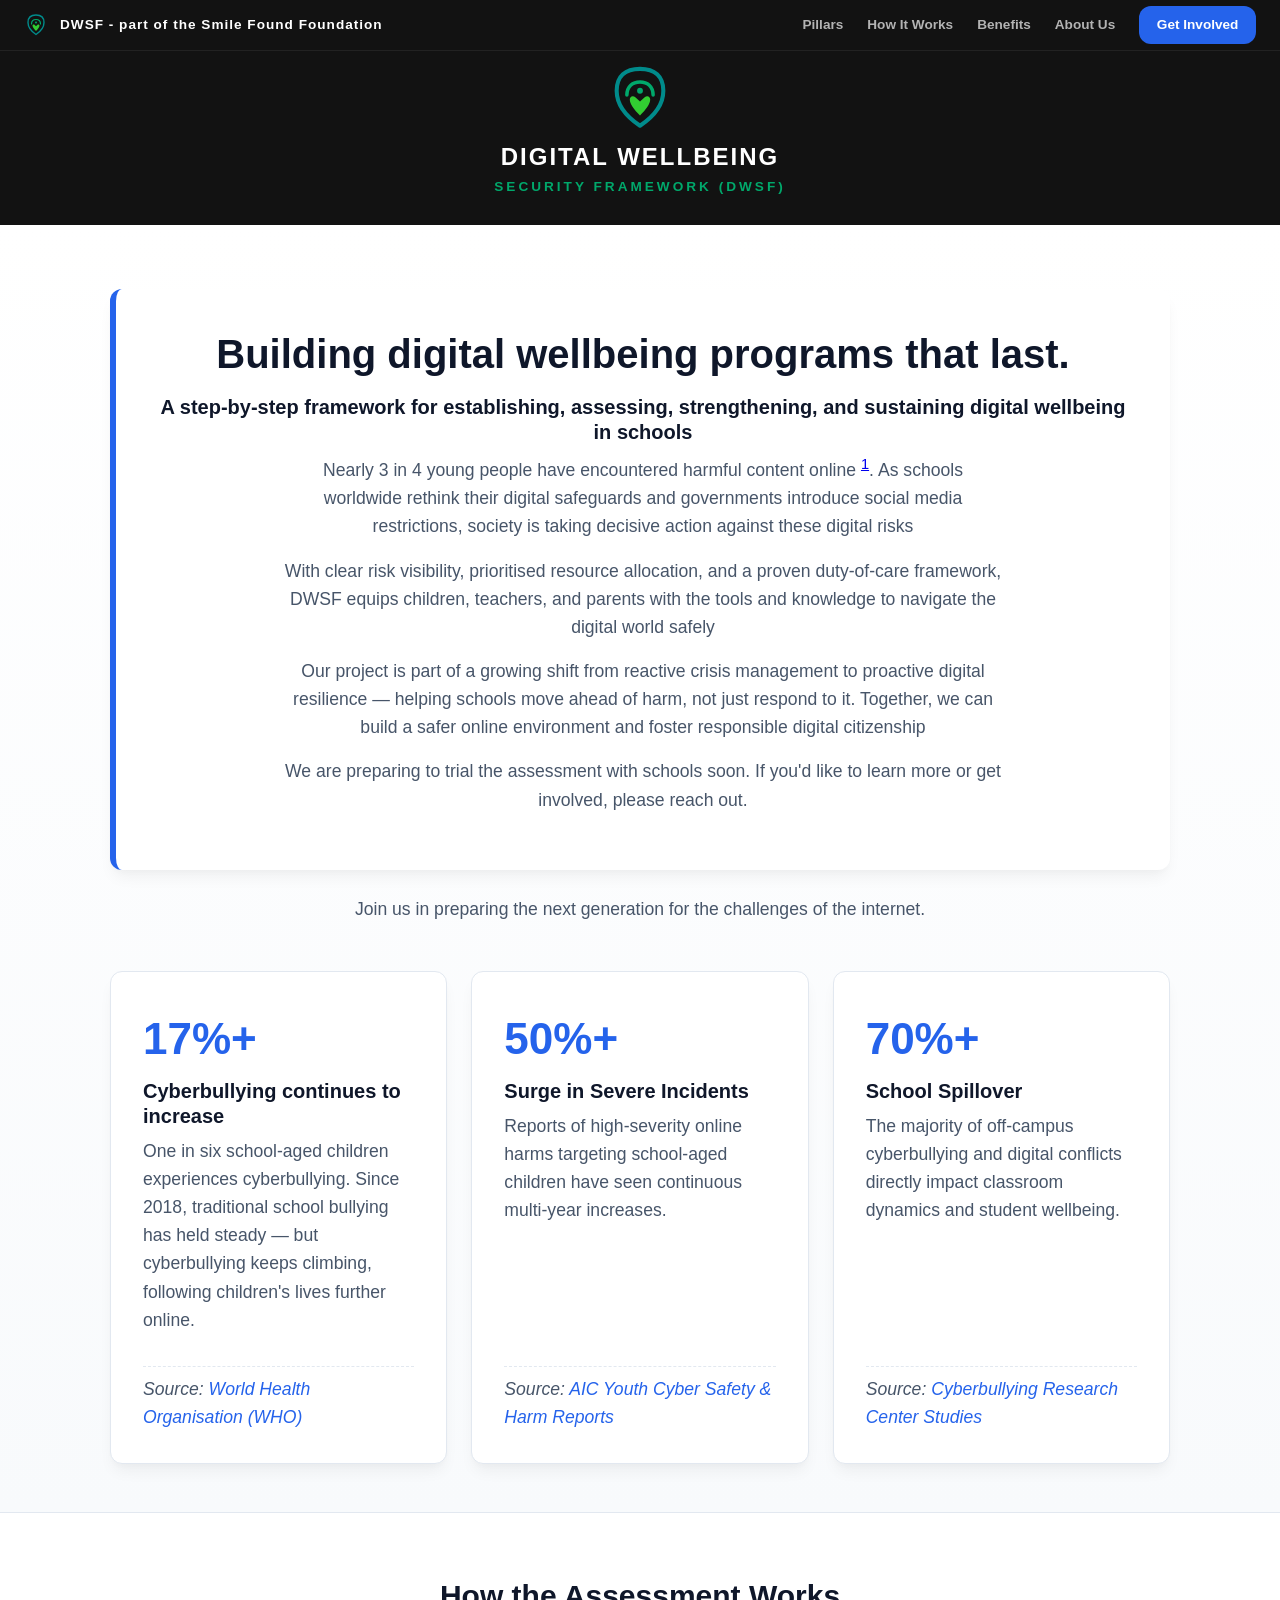
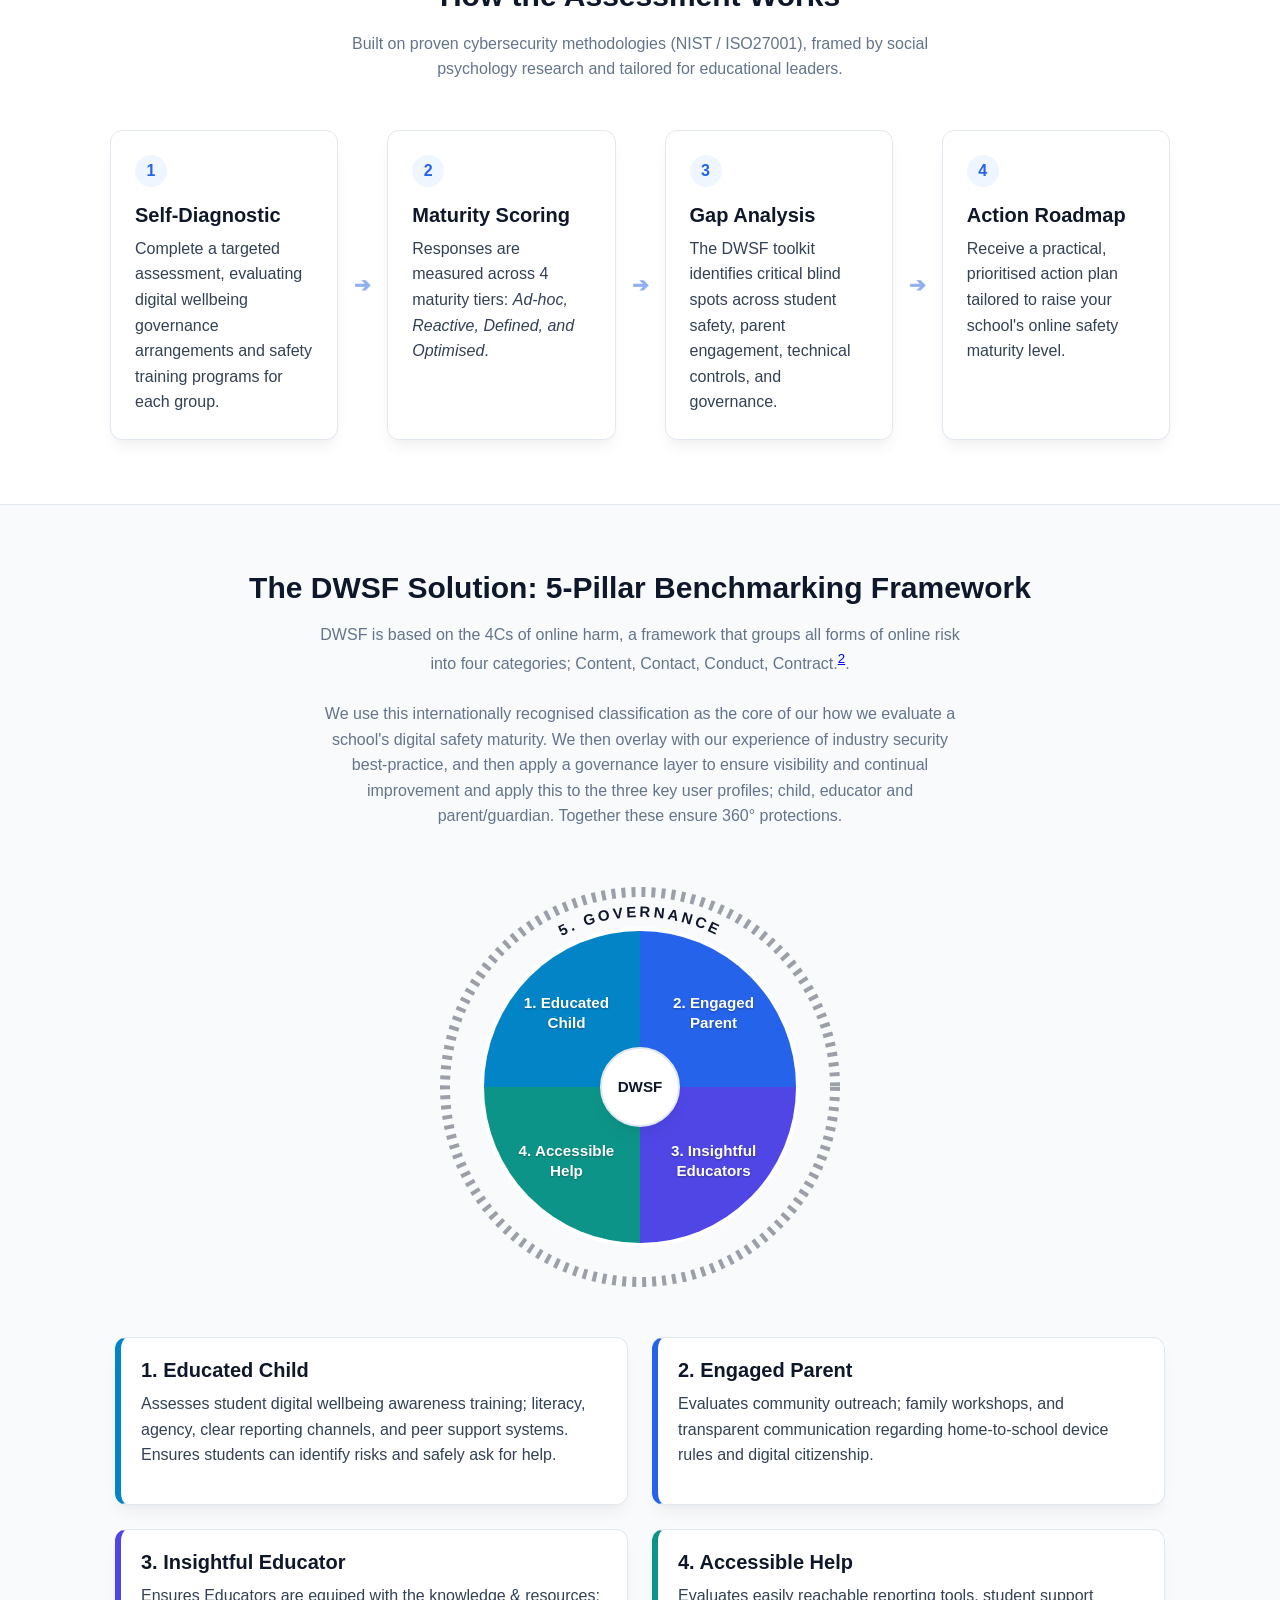
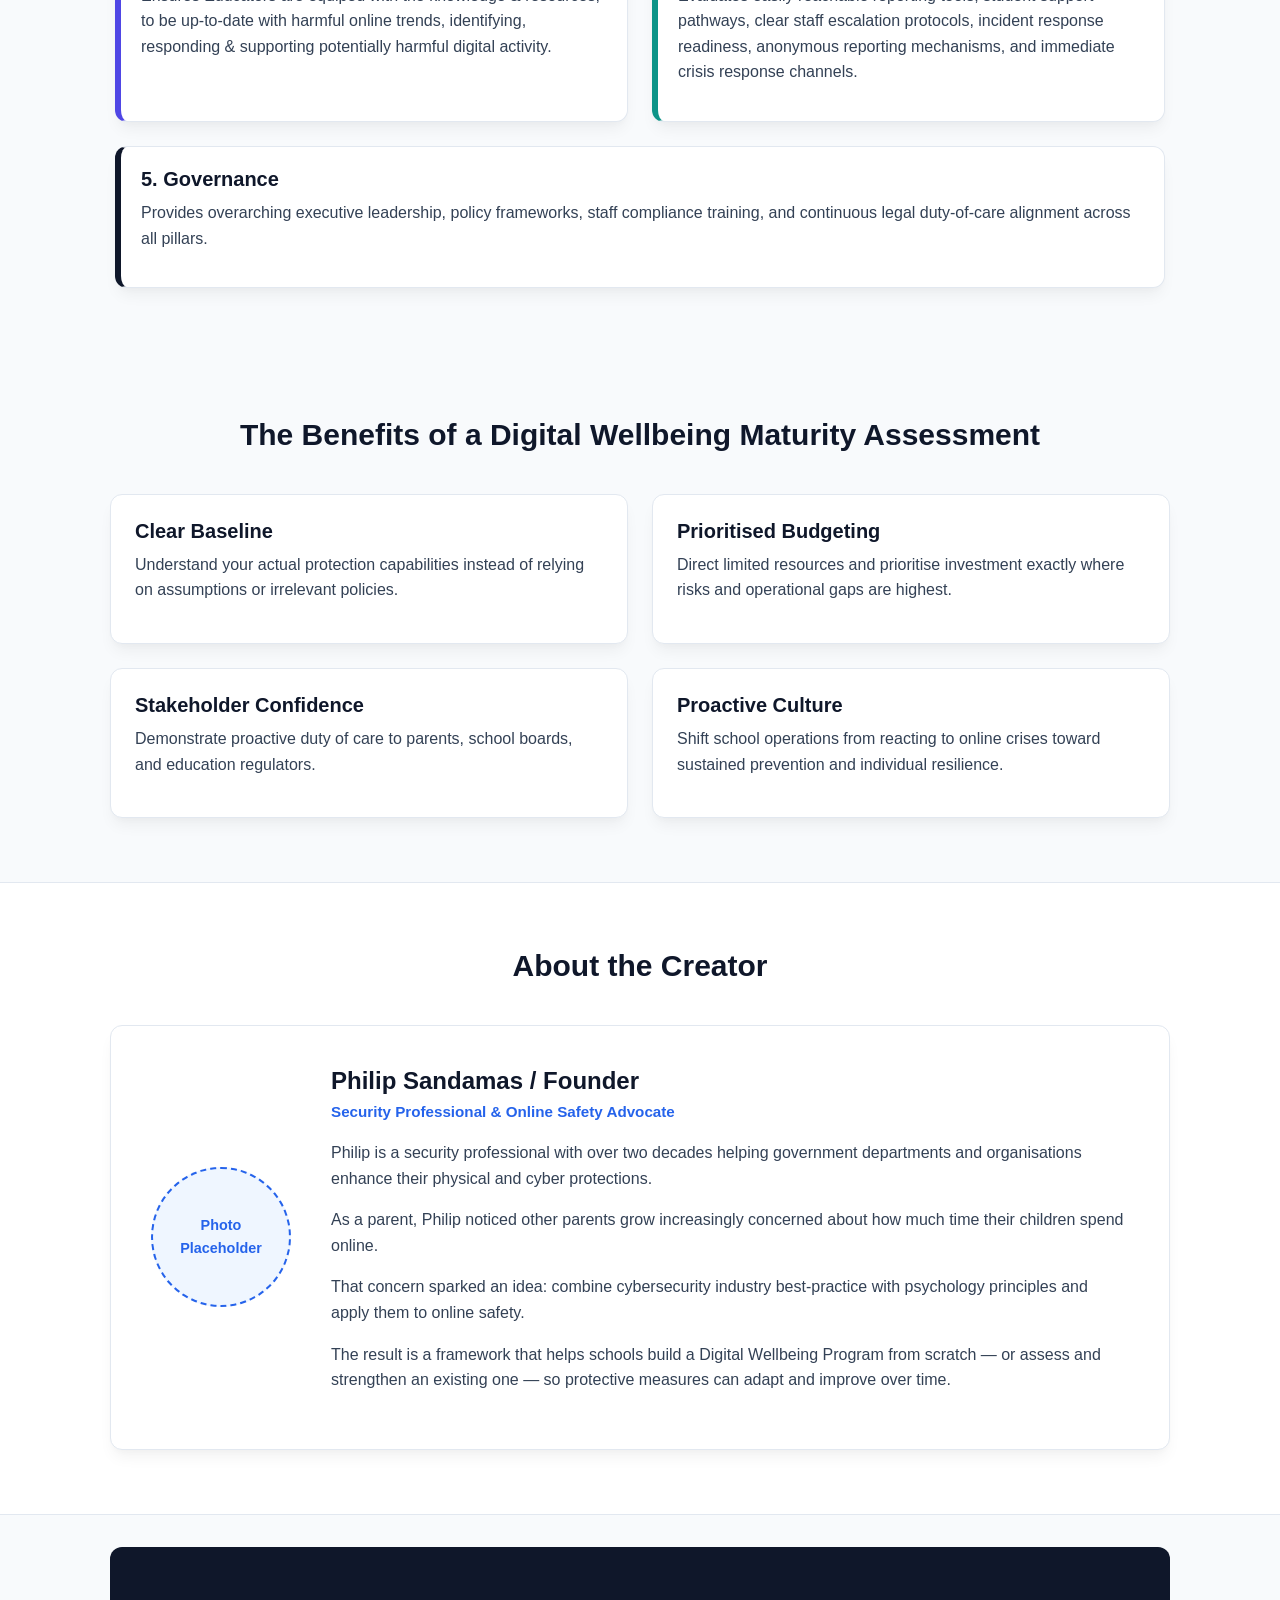
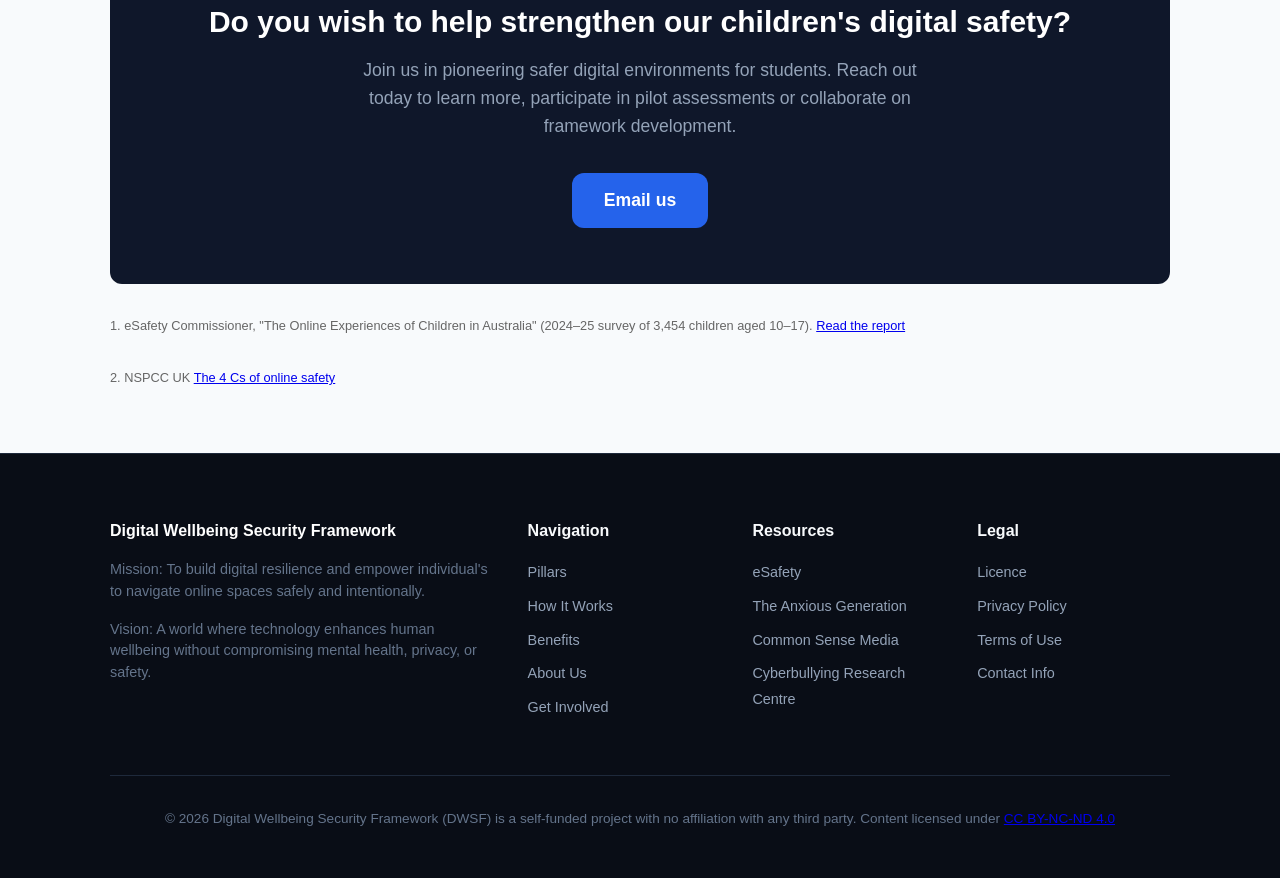
==== index.html @ 7aa835b3 "Refactor navigation script to external file Removed inline navigation toggle script and added extern" ====
<!DOCTYPE html>
<html lang="en">
<head>
<meta charset="UTF-8">
<meta name="viewport" content="width=device-width, initial-scale=1.0">
<title>Digital Wellbeing Security Framework (DWSF).</title>

  <link rel="stylesheet" href="style.css">

</head>
<body>

<!-- ============ HEADER ============ -->
<header class="site-header">
  <div class="header-logo">
    <svg class="logo-icon-header" viewBox="0 0 240 240" fill="none" xmlns="http://www.w3.org/2000/svg">
      <path d="M120 20 C170 20 200 45 200 95 C200 155 150 195 120 215 C90 195 40 155 40 95 C40 45 70 20 120 20 Z" stroke="#008B8B" stroke-width="14" fill="none" stroke-linejoin="round"/>
      <path d="M75 110 C75 80 95 65 120 65 C145 65 165 80 165 110" stroke="#00A86B" stroke-width="12" stroke-linecap="round" fill="none"/>
      <circle cx="120" cy="95" r="10" fill="#00A86B"/>
      <path d="M120 180 C100 160 85 140 85 125 C85 115 95 110 105 118 L120 132 L135 118 C145 110 155 115 155 125 C155 140 140 160 120 180 Z" fill="#32CD32"/>
    </svg>
    <span class="header-title">DWSF - part of the Smile Found Foundation</span>
  </div>
  <nav class="header-nav" id="headerNav">
    <a href="#pillars">Pillars</a>
    <a href="#how-it-works">How It Works</a>
    <a href="#benefits">Benefits</a>
    <a href="#about">About Us</a>
    <a href="#get-involved" class="btn">Get Involved</a>
  </nav>

  <button class="nav-toggle" id="navToggle" aria-label="Toggle navigation menu" aria-expanded="false">
    <span></span>
    <span></span>
    <span></span>
  </button>
</header>

<!-- ============ DARK HERO ============ -->
<section class="hero-section">
  <div class="hero-logo-wrapper">
    <svg class="logo-icon-hero" viewBox="0 0 240 240" fill="none" xmlns="http://www.w3.org/2000/svg">
      <path d="M120 20 C170 20 200 45 200 95 C200 155 150 195 120 215 C90 195 40 155 40 95 C40 45 70 20 120 20 Z" stroke="#008B8B" stroke-width="14" fill="none" stroke-linejoin="round"/>
      <path d="M75 110 C75 80 95 65 120 65 C145 65 165 80 165 110" stroke="#00A86B" stroke-width="12" stroke-linecap="round" fill="none"/>
      <circle cx="120" cy="95" r="10" fill="#00A86B"/>
      <path d="M120 180 C100 160 85 140 85 125 C85 115 95 110 105 118 L120 132 L135 118 C145 110 155 115 155 125 C155 140 140 160 120 180 Z" fill="#32CD32"/>
    </svg>
    <h1 class="hero-title">DIGITAL WELLBEING</h1>
    <p class="hero-subtitle">SECURITY FRAMEWORK (DWSF)</p>
  </div>
</section>

<!-- ============ CONTENT INTRO ============ -->
<section class="hero-content">
  <div class="container">

    <div class="hero-box">
    <h1>Building digital wellbeing programs that last.</h1>

    <h3>A step-by-step framework for establishing, assessing, strengthening, and sustaining digital wellbeing in schools</h3>

    <p>Nearly 3 in 4 young people have encountered harmful content online <sup><a href="#footnote-1" id="ref-1">1</a></sup>. As schools worldwide rethink their digital safeguards and governments introduce social media restrictions, society is taking decisive action against these digital risks</p>

    <p>With clear risk visibility, prioritised resource allocation, and a proven duty-of-care framework, DWSF equips children, teachers, and parents with the tools and knowledge to navigate the digital world safely</p>

    <p>Our project is part of a growing shift from reactive crisis management to proactive digital resilience — helping schools move ahead of harm, not just respond to it. Together, we can build a safer online environment and foster responsible digital citizenship</p>

    <p>We are preparing to trial the assessment with schools soon. If you'd like to learn more or get involved, please reach out.</p>
    </div>
    <br>
    <p>Join us in preparing the next generation for the challenges of the internet.</p>

    <div class="stat-grid">
      <div class="stat-card">
        <div>
          <div class="stat-number">17%+</div>
          <h3>Cyberbullying continues to increase</h3>
          <p>One in six school-aged children experiences cyberbullying. Since 2018, traditional school bullying has held steady — but cyberbullying keeps climbing, following children's lives further online.</p>
        </div>
        <p class="stat-source">
          Source: <a href="https://www.who.int/europe/news/item/27-03-2024-one-in-six-school-aged-children-experiences-cyberbullying--finds-new-who-europe-study" target="_blank" rel="noopener noreferrer">World Health Organisation (WHO)</a>
        </p>
      </div>

      <div class="stat-card">
        <div>
          <div class="stat-number">50%+</div>
          <h3>Surge in Severe Incidents</h3>
          <p>Reports of high-severity online harms targeting school-aged children have seen continuous multi-year increases.</p>
        </div>
        <p class="stat-source">
          Source: <a href="https://www.aic.gov.au/publications/tandi/tandi638" target="_blank" rel="noopener noreferrer">AIC Youth Cyber Safety & Harm Reports</a>
        </p>
      </div>

      <div class="stat-card">
        <div>
          <div class="stat-number">70%+</div>
          <h3>School Spillover</h3>
          <p>The majority of off-campus cyberbullying and digital conflicts directly impact classroom dynamics and student wellbeing.</p>
        </div>
        <p class="stat-source">
          Source: <a href="https://cyberbullying.org/summary-of-our-cyberbullying-research" target="_blank" rel="noopener noreferrer">Cyberbullying Research Center Studies</a>
        </p>
      </div>
    </div>
  </div>
</section>

<!-- ============ HOW IT WORKS ============ -->
<section id="how-it-works" style="background: var(--card-bg); border-top: 1px solid var(--border); border-bottom: 1px solid var(--border);">
  <div class="container">
    <h2>How the Assessment Works</h2>
    <p class="text-center" style="max-width: 650px; margin: -1.5rem auto 3rem; color: var(--text-muted);">
      Built on proven cybersecurity methodologies (NIST / ISO27001), framed by social psychology research and tailored for educational leaders.
    </p>

    <div class="steps-wrapper">
      <div class="step-card">
        <div class="step-badge">1</div>
        <h3>Self-Diagnostic</h3>
        <p>Complete a targeted assessment, evaluating digital wellbeing governance arrangements and safety training programs for each group.</p>
      </div>

      <div class="step-arrow" aria-hidden="true">➔</div>

      <div class="step-card">
        <div class="step-badge">2</div>
        <h3>Maturity Scoring</h3>
        <p>Responses are measured across 4 maturity tiers: <em>Ad-hoc, Reactive, Defined, and Optimised</em>.</p>
      </div>

      <div class="step-arrow" aria-hidden="true">➔</div>

      <div class="step-card">
        <div class="step-badge">3</div>
        <h3>Gap Analysis</h3>
        <p>The DWSF toolkit identifies critical blind spots across student safety, parent engagement, technical controls, and governance.</p>
      </div>

      <div class="step-arrow" aria-hidden="true">➔</div>

      <div class="step-card">
        <div class="step-badge">4</div>
        <h3>Action Roadmap</h3>
        <p>Receive a practical, prioritised action plan tailored to raise your school's online safety maturity level.</p>
      </div>
    </div>
  </div>
</section>
  
<!-- ============ PILLARS / FRAMEWORK ============ -->
<section id="pillars">
  <div class="container">
    <h2>The DWSF Solution: 5-Pillar Benchmarking Framework</h2>
    <p class="text-center" style="max-width: 650px; margin: -1.5rem auto 3rem; color: var(--text-muted);">
      DWSF is based on the 4Cs of online harm, a framework that groups all forms of online risk into four categories; Content, Contact, Conduct, Contract.<sup><a href="#ref-2">2</a></sup>.</p>
    
    <p class="text-center" style="max-width: 650px; margin: -1.5rem auto 3rem; color: var(--text-muted);">
      We use this internationally recognised classification as the core of our how we evaluate a school's digital safety maturity. We then overlay with our experience of industry security best-practice, and then apply a governance layer to ensure visibility and continual improvement and apply this to the three key user profiles; child, educator and parent/guardian. Together these ensure 360&deg; protections.
    </p>

    <div class="pillar-diagram-container">
      <div class="circle-wrapper">

        <div class="inner-pie">
          <div class="pie-slice slice-1">
            <span class="slice-text label-1">2. Engaged<br>Parent</span>
          </div>
          <div class="pie-slice slice-2">
            <span class="slice-text label-2">3. Insightful<br>Educators</span>
          </div>
          <div class="pie-slice slice-3">
            <span class="slice-text label-3">4. Accessible<br>Help</span>
          </div>
          <div class="pie-slice slice-4">
            <span class="slice-text label-4">1. Educated<br>Child</span>
          </div>
          <div class="pie-center-hub">DWSF</div>
        </div>

        <svg class="outer-ring-svg" viewBox="0 0 420 420" xmlns="http://www.w3.org/2000/svg">
          <circle cx="210" cy="210" r="195" fill="none" stroke="var(--pillar-gov)" stroke-width="10" stroke-dasharray="4 6" opacity="0.4"/>
          <path id="governanceArc" d="M 40 210 A 170 170 0 0 1 380 210" fill="none" stroke="none"/>
          <text font-size="15" font-weight="800" letter-spacing="3px" fill="var(--pillar-gov)">
            <textPath href="#governanceArc" startOffset="50%" text-anchor="middle">
              5. GOVERNANCE
            </textPath>
          </text>
        </svg>

      </div>

      <!-- Detailed Legend Grid (1 through 5) -->
      <div class="pillar-legend">
        <div class="legend-card child">
          <h3>1. Educated Child</h3>
          <p>Assesses student digital wellbeing awareness training; literacy, agency, clear reporting channels, and peer support systems. Ensures students can identify risks and safely ask for help.</p>
        </div>

        <div class="legend-card parent">
          <h3>2. Engaged Parent</h3>
          <p>Evaluates community outreach; family workshops, and transparent communication regarding home-to-school device rules and digital citizenship.</p>
        </div>

        <div class="legend-card users">
          <h3>3. Insightful Educator</h3>
          <p>Ensures Educators are equiped with the knowledge & resources; to be up-to-date with harmful online trends, identifying, responding & supporting potentially harmful digital activity.</p>
        </div>

        <div class="legend-card help">
          <h3>4. Accessible Help</h3>
          <p>Evaluates easily reachable reporting tools, student support pathways, clear staff escalation protocols, incident response readiness, anonymous reporting mechanisms, and immediate crisis response channels.</p>
        </div>

        <div class="legend-card gov">
          <h3>5. Governance</h3>
          <p>Provides overarching executive leadership, policy frameworks, staff compliance training, and continuous legal duty-of-care alignment across all pillars.</p>
        </div>
      </div>
    </div>
  </div>
</section>

<!-- ============ BENEFITS ============ -->
<section id="benefits">
  <div class="container">
    <h2>The Benefits of a Digital Wellbeing Maturity Assessment</h2>
    <div class="benefits-grid">
      <div class="benefit-item">
        <h3>Clear Baseline</h3>
        <p>Understand your actual protection capabilities instead of relying on assumptions or irrelevant policies.</p>
      </div>
      <div class="benefit-item">
        <h3>Prioritised Budgeting</h3>
        <p>Direct limited resources and prioritise investment exactly where risks and operational gaps are highest.</p>
      </div>
      <div class="benefit-item">
        <h3>Stakeholder Confidence</h3>
        <p>Demonstrate proactive duty of care to parents, school boards, and education regulators.</p>
      </div>
      <div class="benefit-item">
        <h3>Proactive Culture</h3>
        <p>Shift school operations from reacting to online crises toward sustained prevention and individual resilience.</p>
      </div>
    </div>
  </div>
</section>

<!-- ============ ABOUT ============ -->
<section id="about" style="background: var(--card-bg); border-top: 1px solid var(--border); border-bottom: 1px solid var(--border);">
  <div class="container">
    <h2>About the Creator</h2>
    <div class="about-card">
      <div class="about-avatar">Photo Placeholder</div>
      <div class="about-content">
        <h3>Philip Sandamas / Founder</h3>
        <div class="about-title">Security Professional &amp; Online Safety Advocate</div>
        <p>Philip is a security professional with over two decades helping government departments and organisations enhance their physical and cyber protections.</p>
        <p>As a parent, Philip noticed other parents grow increasingly concerned about how much time their children spend online.</p> 
        <p>That concern sparked an idea: combine cybersecurity industry best-practice with psychology principles and apply them to online safety.</p>
        <p>The result is a framework that helps schools build a Digital Wellbeing Program from scratch — or assess and strengthen an existing one — so protective measures can adapt and improve over time.</p>
      </div>
    </div>
  </div>
</section>

<!-- ============ CTA ============ -->
<section id="get-involved" class="container">
  <div class="cta-section">
    <h2>Do you wish to help strengthen our children's digital safety?</h2>
    <p>Join us in pioneering safer digital environments for students. Reach out today to learn more, participate in pilot assessments or collaborate on framework development.</p>
    <a href="mailto:contact@digitalwellbeingsecurityframework.com?subject=Inquiry%3A%20DWSF%20Project%20Participation" class="btn-cta">Email us</a>
  </div>
</section>

<a href="#get-involved" class="floating-cta" id="floatingCta">
  Interested? Get in touch
</a>
  
<!-- ============ FOOTNOTE ============ -->
<p id="footnote-1" class="footnote">
  1. eSafety Commissioner, "The Online Experiences of Children in Australia" (2024–25 survey of 3,454 children aged 10–17).
  <a href="https://www.esafety.gov.au/research/the-online-experiences-of-children-in-australia/snapshot-content-associated-with-harm" target="_blank" rel="noopener noreferrer">Read the report</a>
</p>
  <p id="ref-2" class="footnote">
  2. NSPCC UK
  <a href="https://learning.nspcc.org.uk/news/2023/september/4-cs-of-online-safety#:~:text=These%20are%20known%20as%20the%204%20Cs,face%20when%20interacting%20with%20other%20users%20online." target="_blank" rel="noopener noreferrer">The 4 Cs of online safety</a>
</p>

<!-- ============ FOOTER ============ -->
<footer>
  <div class="container">
    <div class="footer-grid">
      <div class="footer-col">
        <h4 style="color:#FFF;">Digital Wellbeing Security Framework</h4>
        <p>Mission: To build digital resilience and empower individual's to navigate online spaces safely and intentionally.</p>
        <p>Vision: A world where technology enhances human wellbeing without compromising mental health, privacy, or safety.</p>
      </div>
      <div class="footer-col">
        <h4>Navigation</h4>
        <ul class="footer-links">
          <li><a href="#pillars">Pillars</a></li>
          <li><a href="#how-it-works">How It Works</a></li>
          <li><a href="#benefits">Benefits</a></li>
          <li><a href="#about">About Us</a></li>
          <li><a href="#get-involved">Get Involved</a></li>
        </ul>
      </div>
      <div class="footer-col">
        <h4>Resources</h4>
        <ul class="footer-links">
          <li><a href="https://www.esafety.gov.au" target="_blank" rel="noopener noreferrer">eSafety</a></li>
          <li><a href="https://www.anxiousgeneration.com" target="_blank" rel="noopener noreferrer">The Anxious Generation</a></li>
          <li><a href="https://www.commonsense.org" target="_blank" rel="noopener noreferrer">Common Sense Media</a></li>
          <li><a href="https://cyberbullying.org" target="_blank" rel="noopener noreferrer">Cyberbullying Research Centre</a></li>
        </ul>
      </div>
     
      <div class="footer-col">
        <h4>Legal</h4>
        <ul class="footer-links">
         <li><a href="https://creativecommons.org/licenses/by-nc-nd/4.0/">Licence</a></li>
         <li><a href="privacy.html">Privacy Policy</a></li>
          <li><a href="terms.html">Terms of Use</a></li>
          <li><a href="mailto:contact@digitalwellbeingsecurityframework.com">Contact Info</a></li>
        </ul>
      </div>
      
    </div>

    <div class="footer-bottom">
      <p>&copy; 2026 Digital Wellbeing Security Framework (DWSF) is a self-funded project with no affiliation with any third party. Content licensed under 
  <a href="https://creativecommons.org/licenses/by-nc-nd/4.0/" target="_blank" rel="noopener noreferrer">CC BY-NC-ND 4.0</a></p>
   
    </div>
  </div>
</footer>


<script src="./script.js"></script>

</body>
</html>
---- style.css ----
:root {
  --primary: #0F172A;
  --accent: #2563EB;
  --accent-light: #EFF6FF;
  --text: #334155;
  --text-muted: #64748B;
  --bg: #F8FAFC;
  --card-bg: #FFFFFF;
  --border: #E2E8F0;
  --shadow: 0 10px 15px -3px rgba(0, 0, 0, 0.05), 0 4px 6px -2px rgba(0, 0, 0, 0.02);
  --radius: 12px;

  /* Pillar Theme Colors */
  --pillar-1: #0284C7; /* Sky Blue    - 1. Empowered Child */
  --pillar-2: #2563EB; /* Royal Blue  - 2. Engaged Parent */
  --pillar-3: #4F46E5; /* Indigo      - 3. Insightful Educator */
  --pillar-4: #0D9488; /* Teal        - 4. Accessible Help */
  --pillar-gov: #0F172A; /* Dark Navy - 5. Governance (outer ring) */
}

* { box-sizing: border-box; margin: 0; padding: 0; }
html { scroll-behavior: smooth; }

body {
  font-family: -apple-system, BlinkMacSystemFont, "Segoe UI", Roboto, Helvetica, Arial, sans-serif;
  color: var(--text);
  background-color: var(--bg);
  line-height: 1.6;
}

.container { max-width: 1100px; margin: 0 auto; padding: 0 20px; }

h1, h2, h3 { color: var(--primary); font-weight: 700; line-height: 1.25; }
h1 { font-size: 2.5rem; margin-bottom: 1rem; }
h2 { font-size: 1.875rem; text-align: center; margin-bottom: 2.5rem; }
h3 { font-size: 1.25rem; margin-bottom: 0.5rem; }

p { margin-bottom: 1rem; }
.text-center { text-align: center; }
section { padding: 4rem 0; }

/* ============ HEADER (dark, Spotify-style) ============ */
.site-header {
  display: flex;
  justify-content: space-between;
  align-items: center;
  padding: 6px 24px;
  background-color: #121212;
  position: sticky;
  top: 0;
  z-index: 100;
  border-bottom: 1px solid #222222;
}

.header-logo { display: flex; align-items: center; gap: 12px; }
.logo-icon-header { height: 24px; width: auto; object-fit: contain; }

.header-title {
  color: #ffffff;
  font-weight: 700;
  font-size: 0.85rem;
  letter-spacing: 1px;
}

.header-nav { display: flex; align-items: center; gap: 1.5rem; list-style: none; }

.header-nav a {
  color: #b3b3b3;
  text-decoration: none;
  font-weight: 600;
  font-size: 0.85rem;
  transition: color 0.2s ease;
}
.header-nav a:hover { color: #ffffff; }

.nav-toggle {
  display: none;
  flex-direction: column;
  justify-content: space-between;
  width: 24px;
  height: 18px;
  background: none;
  border: none;
  cursor: pointer;
  padding: 0;
}

.nav-toggle span {
  display: block;
  height: 2px;
  width: 100%;
  background-color: #ffffff;
  border-radius: 2px;
}

.btn {
  display: inline-block;
  background-color: var(--accent);
  color: #FFF !important;
  padding: 0.5rem 1.1rem;
  border-radius: var(--radius);
  text-decoration: none;
  font-weight: 600;
  font-size: 0.85rem;
  transition: background-color 0.2s ease;
}
.btn:hover { background-color: #1D4ED8; }

/* ============ DARK HERO (icon + title) ============ */
.hero-section {
  display: flex;
  justify-content: center;
  align-items: center;
  text-align: center;
  padding: 12px 20px;
  background-color: #121212;
}

.hero-logo-wrapper { display: flex; flex-direction: column; align-items: center; }

.logo-icon-hero {
  height: 70px;
  width: auto;
  margin-bottom: 10px;
  object-fit: contain;
}

.hero-title {
  color: #ffffff;
  font-size: 1.5rem;
  font-weight: 800;
  letter-spacing: 2px;
  margin: 0;
  line-height: 1.2;
}

.hero-subtitle {
  color: #00A86B;
  font-size: 0.85rem;
  font-weight: 700;
  letter-spacing: 3px;
  margin-top: 4px;
}

/* ============ LIGHT CONTENT INTRO ============ */
.hero-content {
  padding: 4rem 0 3rem;
  text-align: center;
  background: linear-gradient(180deg, #FFFFFF 0%, var(--bg) 100%);
}

.hero-content h2 { font-size: 2rem; font-weight: 700; color: #0F172A; margin-bottom: 1rem; }

.hero-content p {
  font-size: 1.1rem;
  font-weight: 400;
  color: #475569;
  line-height: 1.6;
  max-width: 720px;
  margin-left: auto;
  margin-right: auto;
}

.hero-box {
  background: var(--card-bg);
  border-left: 6px solid var(--accent);
  border-radius: var(--radius);
  box-shadow:var(--shadow);
  padding: 2.5rem;
}

/* ============ STAT GRID ============ */
.stat-grid {
  display: grid;
  grid-template-columns: repeat(auto-fit, minmax(280px, 1fr));
  gap: 1.5rem;
  margin-top: 3rem;
}

.stat-card {
  background: var(--card-bg);
  border: 1px solid var(--border);
  border-radius: var(--radius);
  padding: 2rem;
  box-shadow: var(--shadow);
  display: flex;
  flex-direction: column;
  justify-content: space-between;
  text-align: left;
}

.stat-number { font-size: 2.75rem; font-weight: 800; color: var(--accent); margin-bottom: 0.25rem; }

.stat-source {
  font-size: 0.85rem;
  color: var(--text-muted);
  margin-top: 1rem;
  margin-bottom: 0;
  border-top: 1px dashed var(--border);
  padding-top: 0.5rem;
  font-style: italic;
}
.stat-source a { color: var(--accent); text-decoration: none; }
.stat-source a:hover { text-decoration: underline; }

/* ============ PILLAR DIAGRAM (4-slice pie + governance ring) ============ */
.pillar-diagram-container {
  display: flex;
  flex-direction: column;
  align-items: center;
  justify-content: center;
  gap: 2.5rem;
  margin-top: 2rem;
}

.circle-wrapper {
  position: relative;
  width: 420px;
  height: 420px;
  border-radius: 50%;
  display: flex;
  align-items: center;
  justify-content: center;
  flex-shrink: 0;
}

.outer-ring-svg {
  position: absolute;
  inset: 0;
  width: 100%;
  height: 100%;
  z-index: 2;
  pointer-events: none;
}

.inner-pie {
  width: 320px;
  height: 320px;
  border-radius: 50%;
  position: relative;
  overflow: hidden;
  box-shadow: inset 0 0 10px rgba(0,0,0,0.1);
  border: 4px solid #FFFFFF;
  background: #FFFFFF;
}

.pie-slice {
  position: absolute;
  width: 100%;
  height: 100%;
  display: flex;
  align-items: center;
  justify-content: center;
  transition: transform 0.3s ease;
}

/* Slice 1: Top-Right -> 2. Engaged Parent */
.slice-1 { background: var(--pillar-2); clip-path: polygon(50% 50%, 50% 0%, 100% 0%, 100% 50%, 50% 50%); }
/* Slice 2: Bottom-Right -> 3. Empowered Users */
.slice-2 { background: var(--pillar-3); clip-path: polygon(50% 50%, 100% 50%, 100% 100%, 50% 100%, 50% 50%); }
/* Slice 3: Bottom-Left -> 4. Accessible Help */
.slice-3 { background: var(--pillar-4); clip-path: polygon(50% 50%, 50% 100%, 0% 100%, 0% 50%, 50% 50%); }
/* Slice 4: Top-Left -> 1. Educated Child */
.slice-4 { background: var(--pillar-1); clip-path: polygon(50% 50%, 0% 50%, 0% 0%, 50% 0%, 50% 50%); }

.slice-text {
  position: absolute;
  color: #FFFFFF;
  font-weight: 700;
  font-size: 0.95rem;
  text-align: center;
  width: 115px;
  line-height: 1.3;
  text-shadow: 0 1px 2px rgba(0,0,0,0.3);
}

.label-1 { top: 20%; right: 8%; }
.label-2 { bottom: 20%; right: 8%; }
.label-3 { bottom: 20%; left: 8%; }
.label-4 { top: 20%; left: 8%; }

.pie-center-hub {
  position: absolute;
  top: 50%;
  left: 50%;
  transform: translate(-50%, -50%);
  width: 80px;
  height: 80px;
  background: #FFFFFF;
  border-radius: 50%;
  z-index: 5;
  display: flex;
  align-items: center;
  justify-content: center;
  box-shadow: var(--shadow);
  font-weight: 800;
  font-size: 0.95rem;
  color: var(--primary);
  text-align: center;
  border: 2px solid var(--border);
}

/* ============ PILLAR LEGEND (1-5) ============ */
.pillar-legend {
  display: grid;
  grid-template-columns: repeat(2, 1fr);
  gap: 1.5rem;
  width: 100%;
  max-width: 1050px;
}

.legend-card {
  background: var(--card-bg);
  border: 1px solid var(--border);
  border-radius: var(--radius);
  padding: 1.25rem;
  box-shadow: var(--shadow);
  border-left: 6px solid var(--accent);
}

.legend-card.child  { border-left-color: var(--pillar-1); }
.legend-card.parent { border-left-color: var(--pillar-2); }
.legend-card.users  { border-left-color: var(--pillar-3); }
.legend-card.help   { border-left-color: var(--pillar-4); }
.legend-card.gov    { grid-column: 1 / -1; border-left-color: var(--pillar-gov); }

/* ============ STEPS / ASSESSMENT FLOW ============ */
.steps-wrapper { display: flex; align-items: stretch; gap: 1rem; }

.step-card {
  background: var(--card-bg);
  border: 1px solid var(--border);
  border-radius: var(--radius);
  padding: 1.5rem;
  box-shadow: var(--shadow);
  flex: 1;
  display: flex;
  flex-direction: column;
  position: relative;
}
.step-card p { margin-bottom: 0; }

.step-arrow {
  display: flex;
  align-items: center;
  justify-content: center;
  color: var(--accent);
  font-size: 1.25rem;
  font-weight: 700;
  opacity: 0.5;
  flex-shrink: 0;
}

.step-badge {
  display: inline-block;
  background: var(--accent-light);
  color: var(--accent);
  font-weight: 700;
  width: 32px;
  height: 32px;
  line-height: 32px;
  border-radius: 50%;
  text-align: center;
  margin-bottom: 1rem;
  flex-shrink: 0;
}

/* ============ BENEFITS GRID ============ */
.benefits-grid { display: grid; grid-template-columns: repeat(2, 1fr); gap: 1.5rem; }

.benefit-item {
  background: var(--card-bg);
  border: 1px solid var(--border);
  border-radius: var(--radius);
  padding: 1.5rem;
  box-shadow: var(--shadow);
}

/* ============ ABOUT SECTION ============ */
.about-card {
  background: var(--card-bg);
  border: 1px solid var(--border);
  border-radius: var(--radius);
  padding: 2.5rem;
  box-shadow: var(--shadow);
  display: flex;
  align-items: center;
  gap: 2.5rem;
}

.about-avatar {
  width: 140px;
  height: 140px;
  border-radius: 50%;
  background-color: var(--accent-light);
  color: var(--accent);
  display: flex;
  align-items: center;
  justify-content: center;
  font-weight: 700;
  font-size: 0.9rem;
  flex-shrink: 0;
  border: 2px dashed var(--accent);
  text-align: center;
  padding: 10px;
}

.about-content h3 { font-size: 1.5rem; margin-bottom: 0.25rem; }

.about-title { color: var(--accent); font-weight: 600; font-size: 0.95rem; margin-bottom: 1rem; }

/* ============ CTA SECTION ============ */
.cta-section {
  background: var(--primary);
  color: #FFF;
  border-radius: var(--radius);
  padding: 3.5rem 2rem;
  text-align: center;
  margin: 2rem 0;
}
.cta-section h2 { color: #FFF; margin-bottom: 1rem; }
.cta-section p { color: #94A3B8; max-width: 600px; margin: 0 auto 2rem; font-size: 1.1rem; }

.btn-cta {
  background-color: var(--accent);
  color: #FFF;
  font-size: 1.1rem;
  padding: 0.85rem 2rem;
  border-radius: var(--radius);
  text-decoration: none;
  font-weight: 600;
  display: inline-block;
  transition: background-color 0.2s ease;
}
.btn-cta:hover { background-color: #1D4ED8; }

/* ============ FLOATING CONTACT BUTTON ============ */
.floating-cta {
  position: fixed;
  bottom: 24px;
  right: 24px;
  background-color: var(--accent);
  color: #FFFFFF;
  padding: 0.85rem 1.4rem;
  border-radius: 999px;
  text-decoration: none;
  font-weight: 700;
  font-size: 0.95rem;
  box-shadow: 0 10px 25px rgba(37, 99, 235, 0.35);
  display: flex;
  align-items: center;
  gap: 0.5rem;
  z-index: 200;
  opacity: 0;
  transform: translateY(20px);
  pointer-events: none;
  transition: opacity 0.3s ease, transform 0.3s ease, background-color 0.2s ease;
}

.floating-cta.visible {
  opacity: 1;
  transform: translateY(0);
  pointer-events: auto;
}

.floating-cta:hover {
  background-color: #1D4ED8;
}

@media (max-width: 640px) {
  .floating-cta {
    bottom: 16px;
    right: 16px;
    left: 16px;
    justify-content: center;
    padding: 0.9rem 1rem;
  }
}

/* ============ FOOTNOTE ============ */
.footnote {
  font-size: 0.8rem;
  color: #666;
  max-width: 1100px;
  margin: 0 auto;
  padding: 0 20px 2rem;
}

/* ============ FOOTER ============ */
footer {
  background: #090D16;
  color: #64748B;
  padding: 4rem 0 2rem;
  margin-top: 2rem;
  border-top: 1px solid #1E293B;
}

.footer-grid { display: grid; grid-template-columns: 2fr repeat(3, 1fr); gap: 2rem; margin-bottom: 3rem; }
.footer-col h4 { color: #F8FAFC; margin-bottom: 1rem; font-size: 1rem; }
.footer-col p { font-size: 0.9rem; line-height: 1.5; }

.footer-links { list-style: none; }
.footer-links li { margin-bottom: 0.5rem; }
.footer-links a {
  color: #94A3B8;
  text-decoration: none;
  font-size: 0.9rem;
  transition: color 0.2s ease;
}
.footer-links a:hover { color: #FFF; }

.footer-bottom { border-top: 1px solid #1E293B; padding-top: 2rem; text-align: center; font-size: 0.85rem; }

/* ============ RESPONSIVE ============ */
@media (max-width: 900px) {
  .steps-wrapper { flex-direction: column; }
  .step-arrow { transform: rotate(90deg); margin: -0.5rem 0; }
  .pillar-legend { grid-template-columns: 1fr; }
  .legend-card.gov { grid-column: 1; }
}

@media (max-width: 850px) {
  .footer-grid { grid-template-columns: 1fr 1fr; }
  .about-card { flex-direction: column; text-align: center; }
}

@media (max-width: 768px) {
  .site-header { padding: 15px 20px; position: relative; }
  .nav-toggle { display: flex; }

  .header-nav {
    display: none;
    position: absolute;
    top: 100%;
    left: 0;
    right: 0;
    background-color: #121212;
    flex-direction: column;
    align-items: flex-start;
    padding: 1rem 20px;
    gap: 1rem;
    border-bottom: 1px solid #222222;
    z-index: 99;
  }

  .header-nav.open { display: flex; }

  .benefits-grid { grid-template-columns: 1fr; }
  .hero-title { font-size: 1.8rem; }

  /* Stat cards: horizontal scroll instead of stacking vertically */
  .stat-grid {
    display: flex;
    grid-template-columns: none;
    overflow-x: auto;
    gap: 1rem;
    scroll-snap-type: x mandatory;
    padding-bottom: 0.5rem;
    -webkit-overflow-scrolling: touch;
  }
  .stat-card { flex: 0 0 85%; scroll-snap-align: center; }
  .stat-grid::-webkit-scrollbar { height: 6px; }
  .stat-grid::-webkit-scrollbar-thumb { background: var(--border); border-radius: 10px; }
}

@media (max-width: 640px) {
  h1 { font-size: 2rem; }
  h2 { font-size: 1.5rem; }
  .footer-grid { grid-template-columns: 1fr; }
  .circle-wrapper { width: 340px; height: 340px; }
  .inner-pie { width: 250px; height: 250px; }
  .slice-text { font-size: 0.75rem; width: 85px; }
  .pie-center-hub { width: 65px; height: 65px; font-size: 0.8rem; }
}
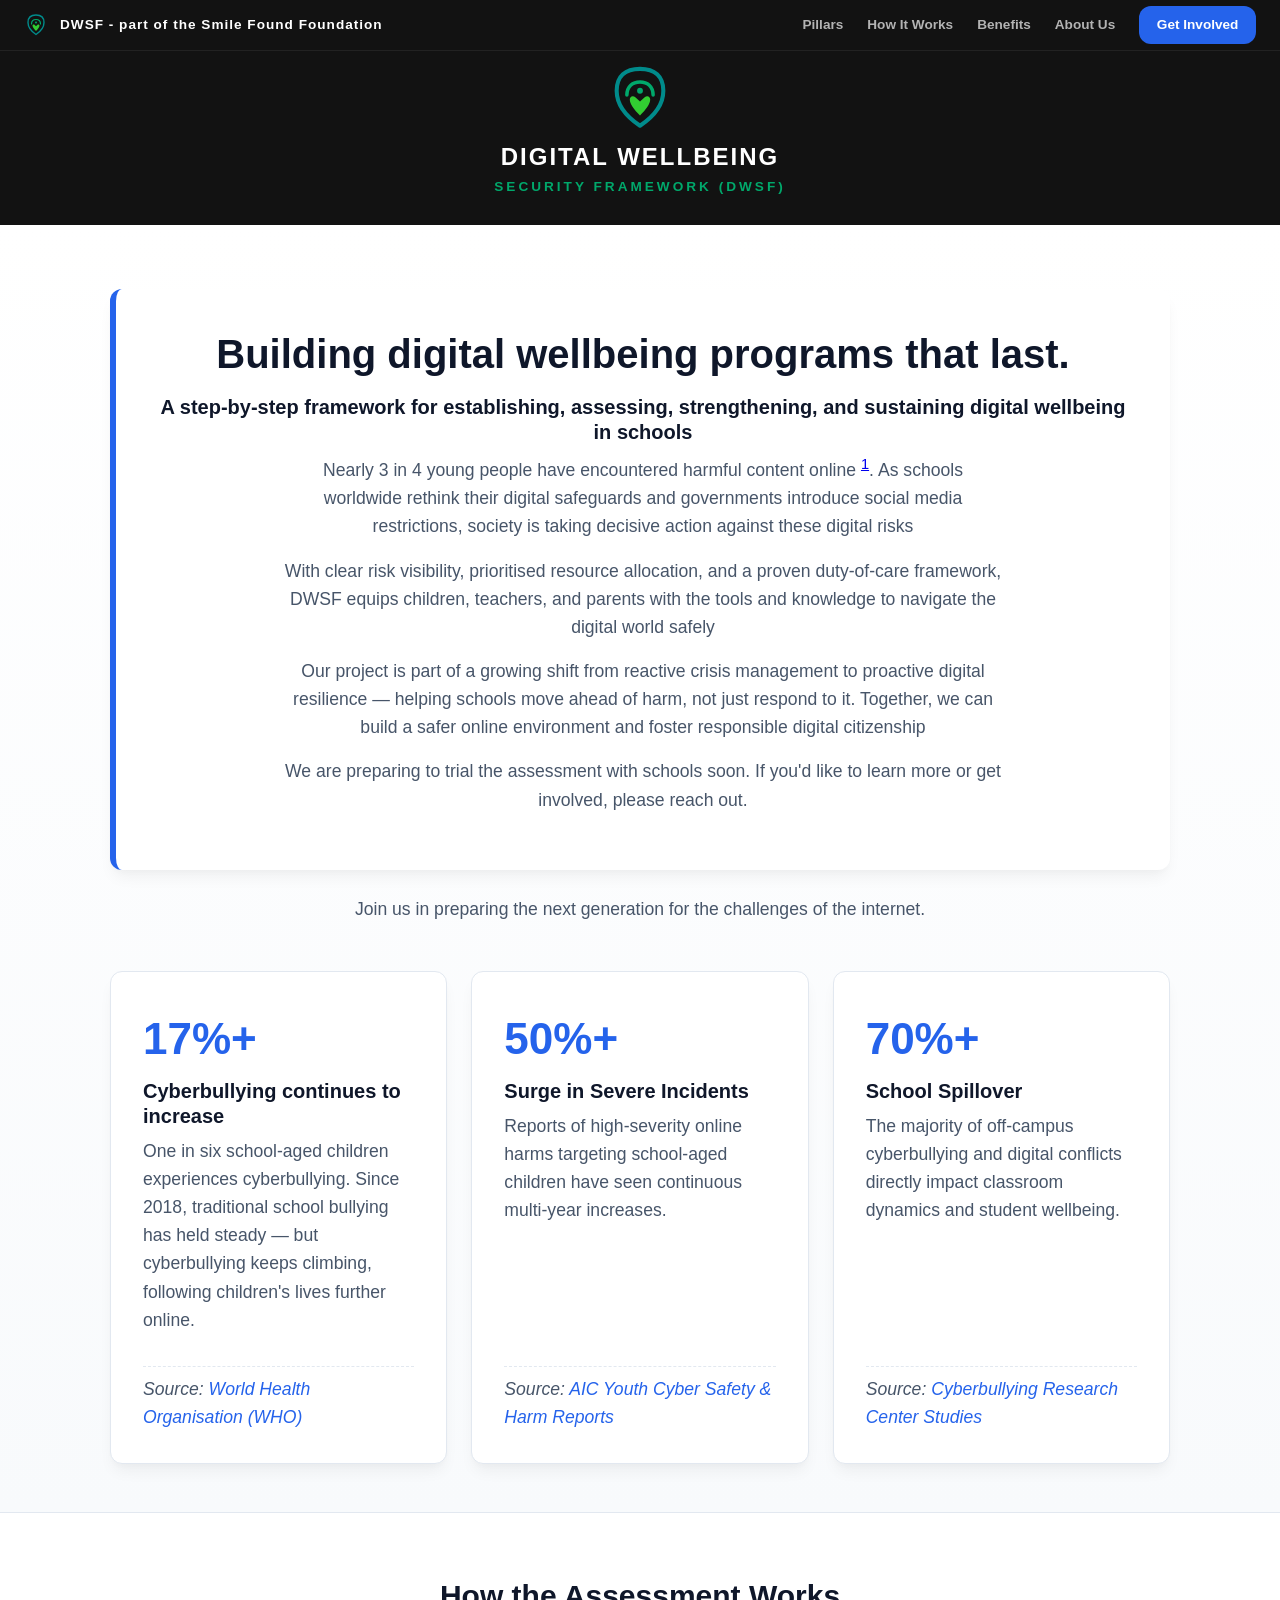
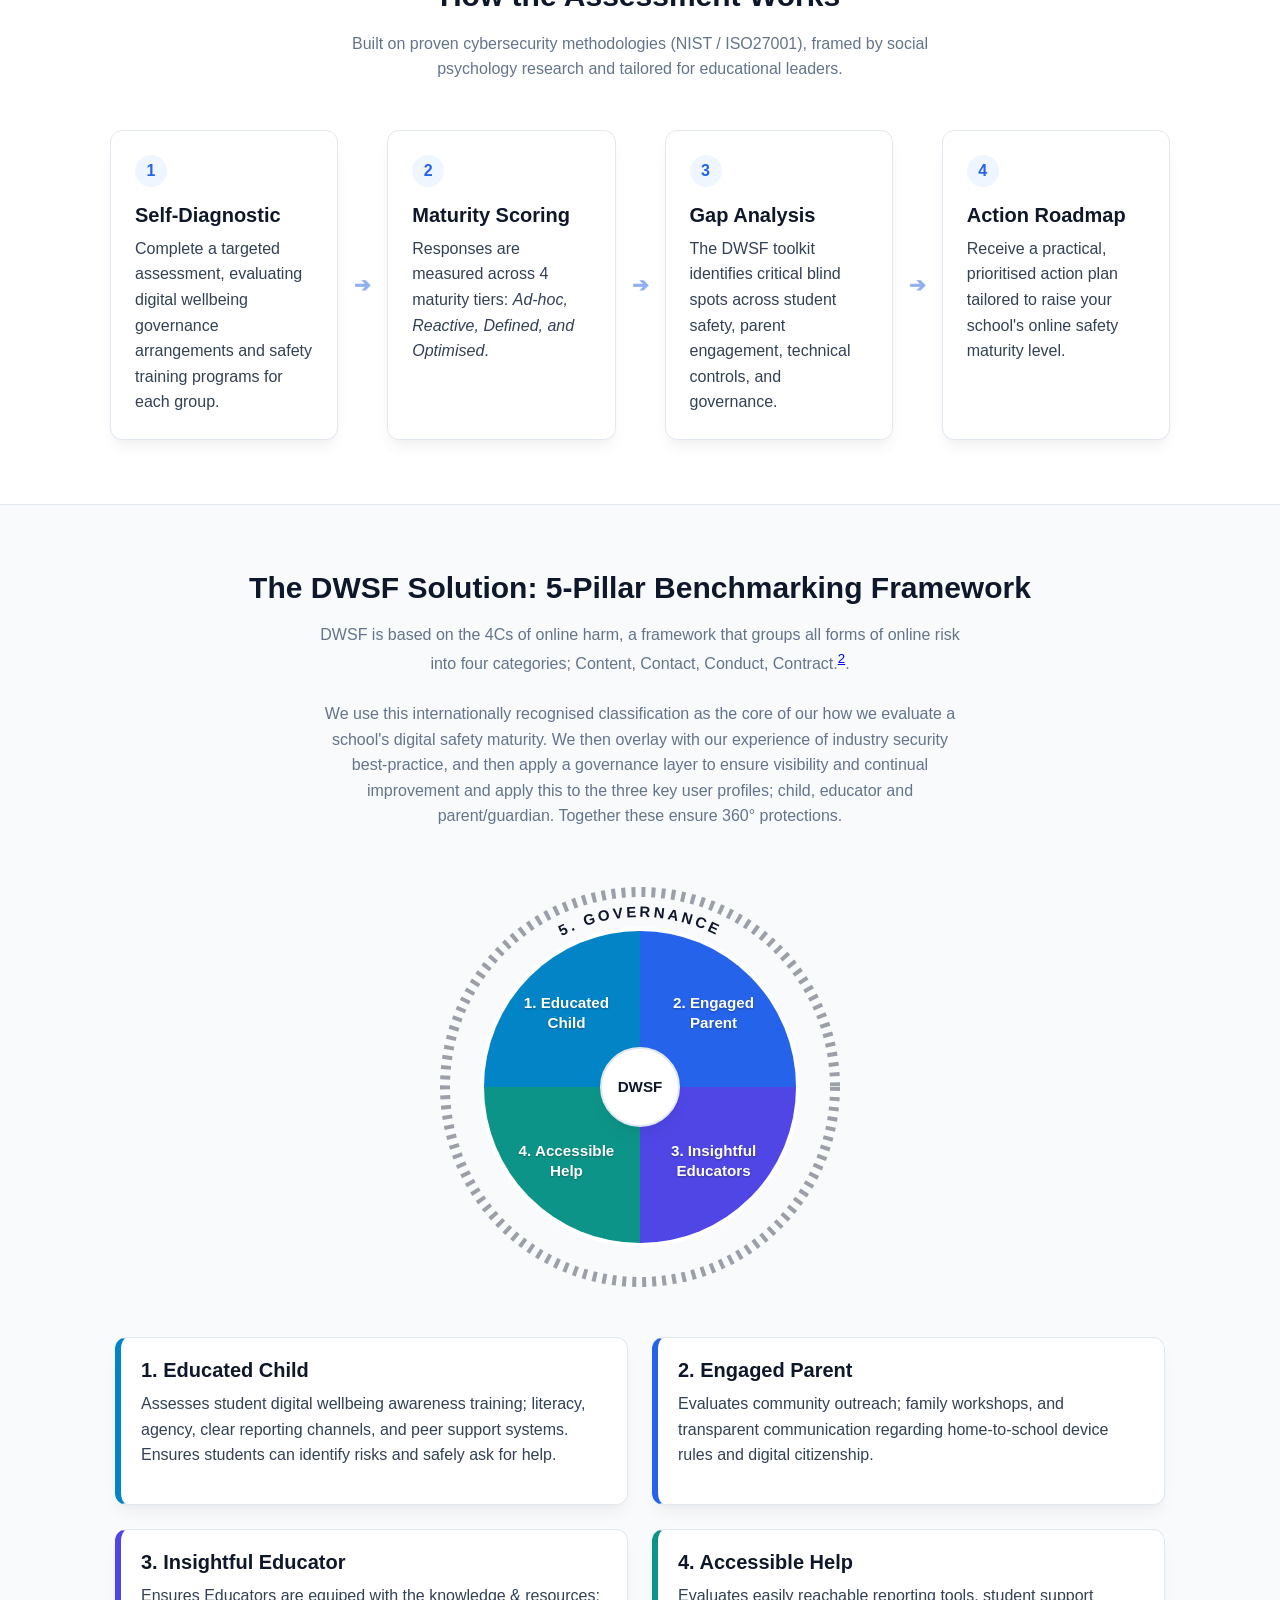
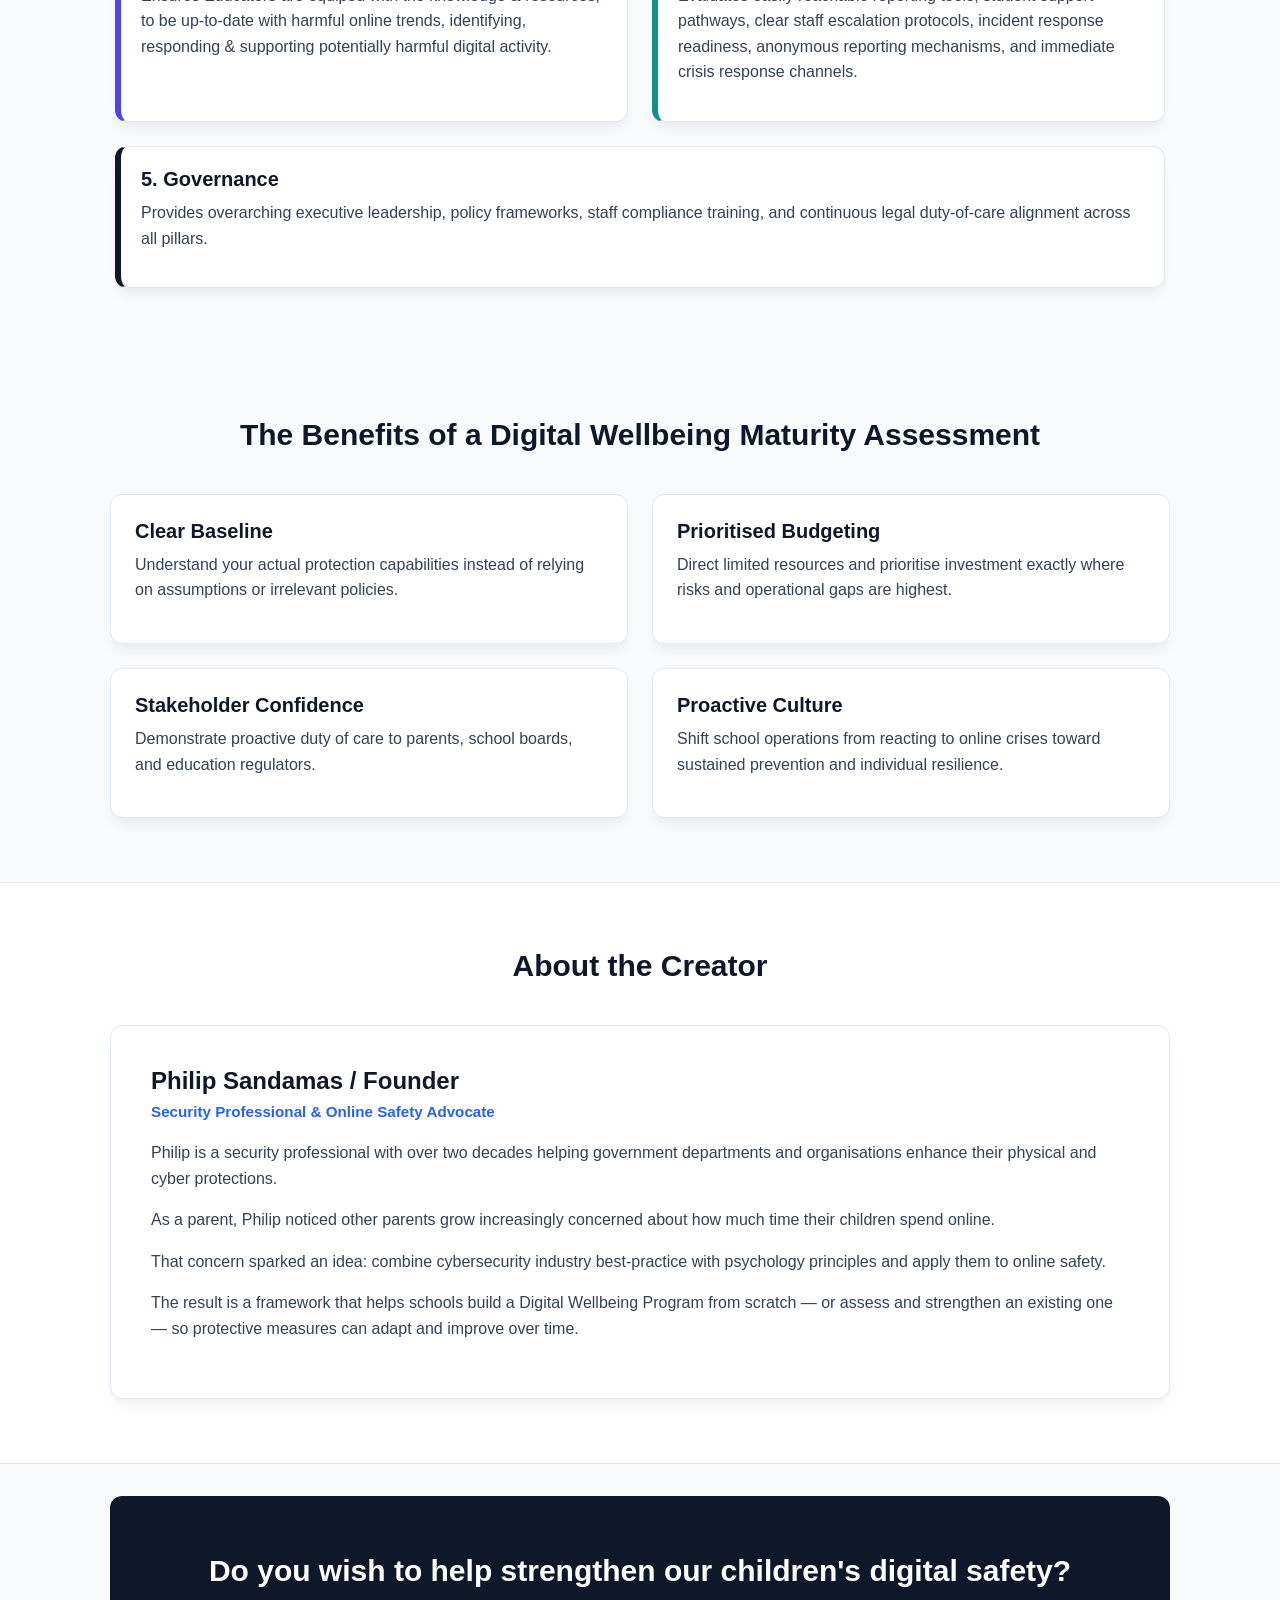
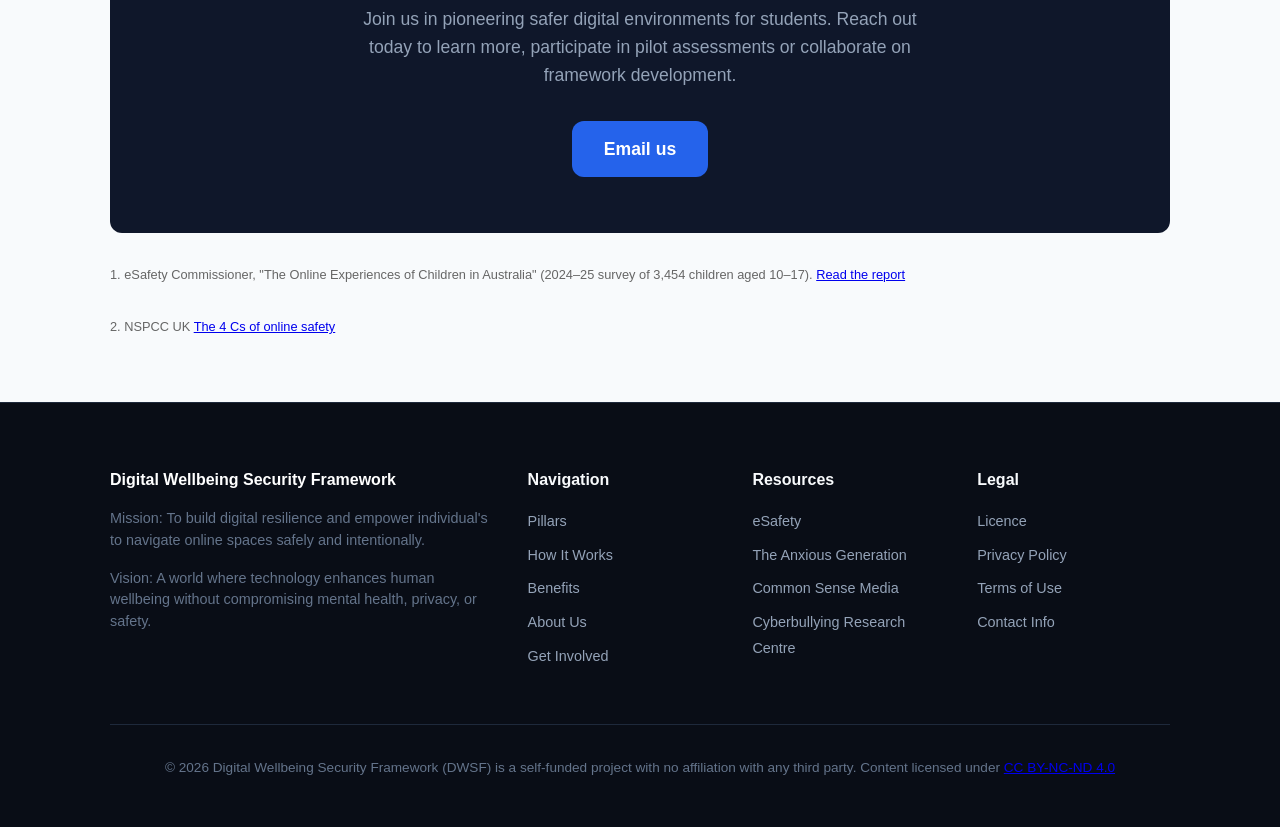
==== commit f66b66bb: "Update index.html" ====
--- a/index.html
+++ b/index.html
@@ -252,7 +252,7 @@
   <div class="container">
     <h2>About the Creator</h2>
     <div class="about-card">
-      <div class="about-avatar">Photo Placeholder</div>
+      <!--<div class="about-avatar">Photo Placeholder</div> -->
       <div class="about-content">
         <h3>Philip Sandamas / Founder</h3>
         <div class="about-title">Security Professional &amp; Online Safety Advocate</div>
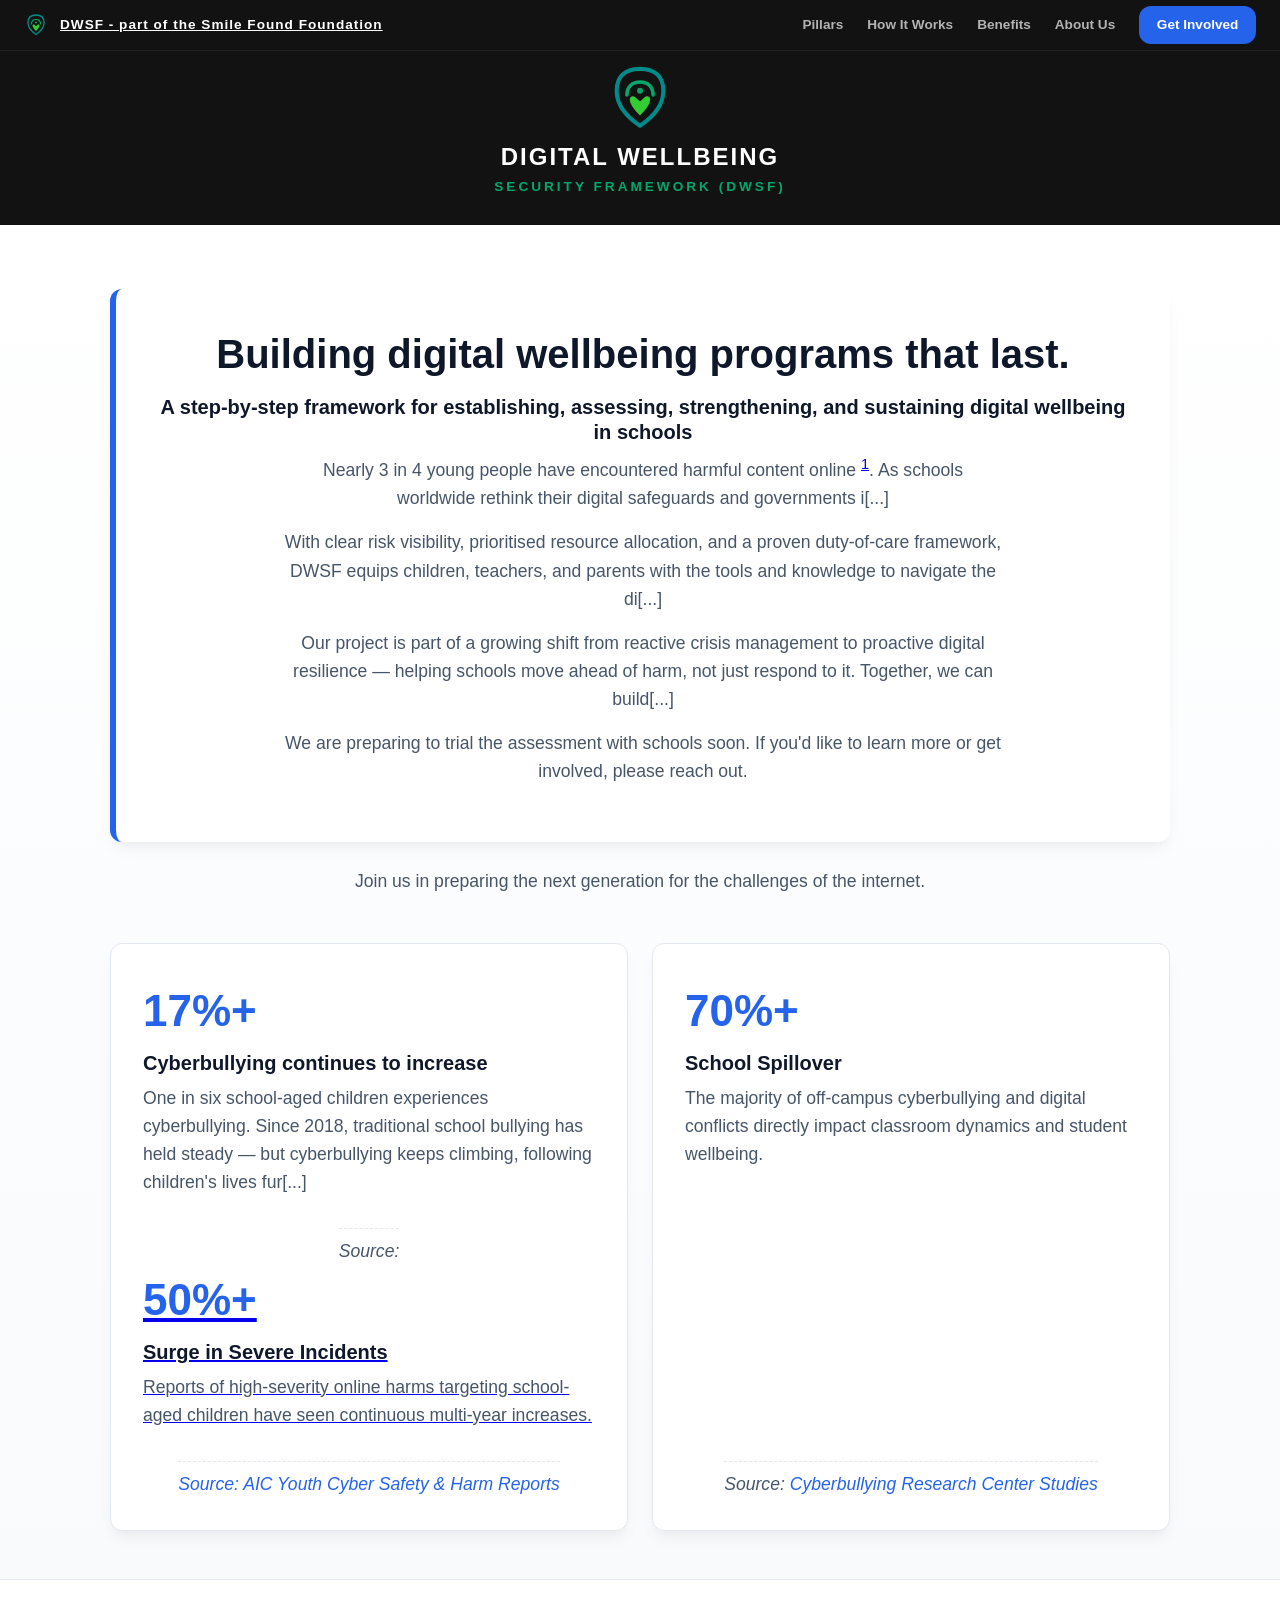
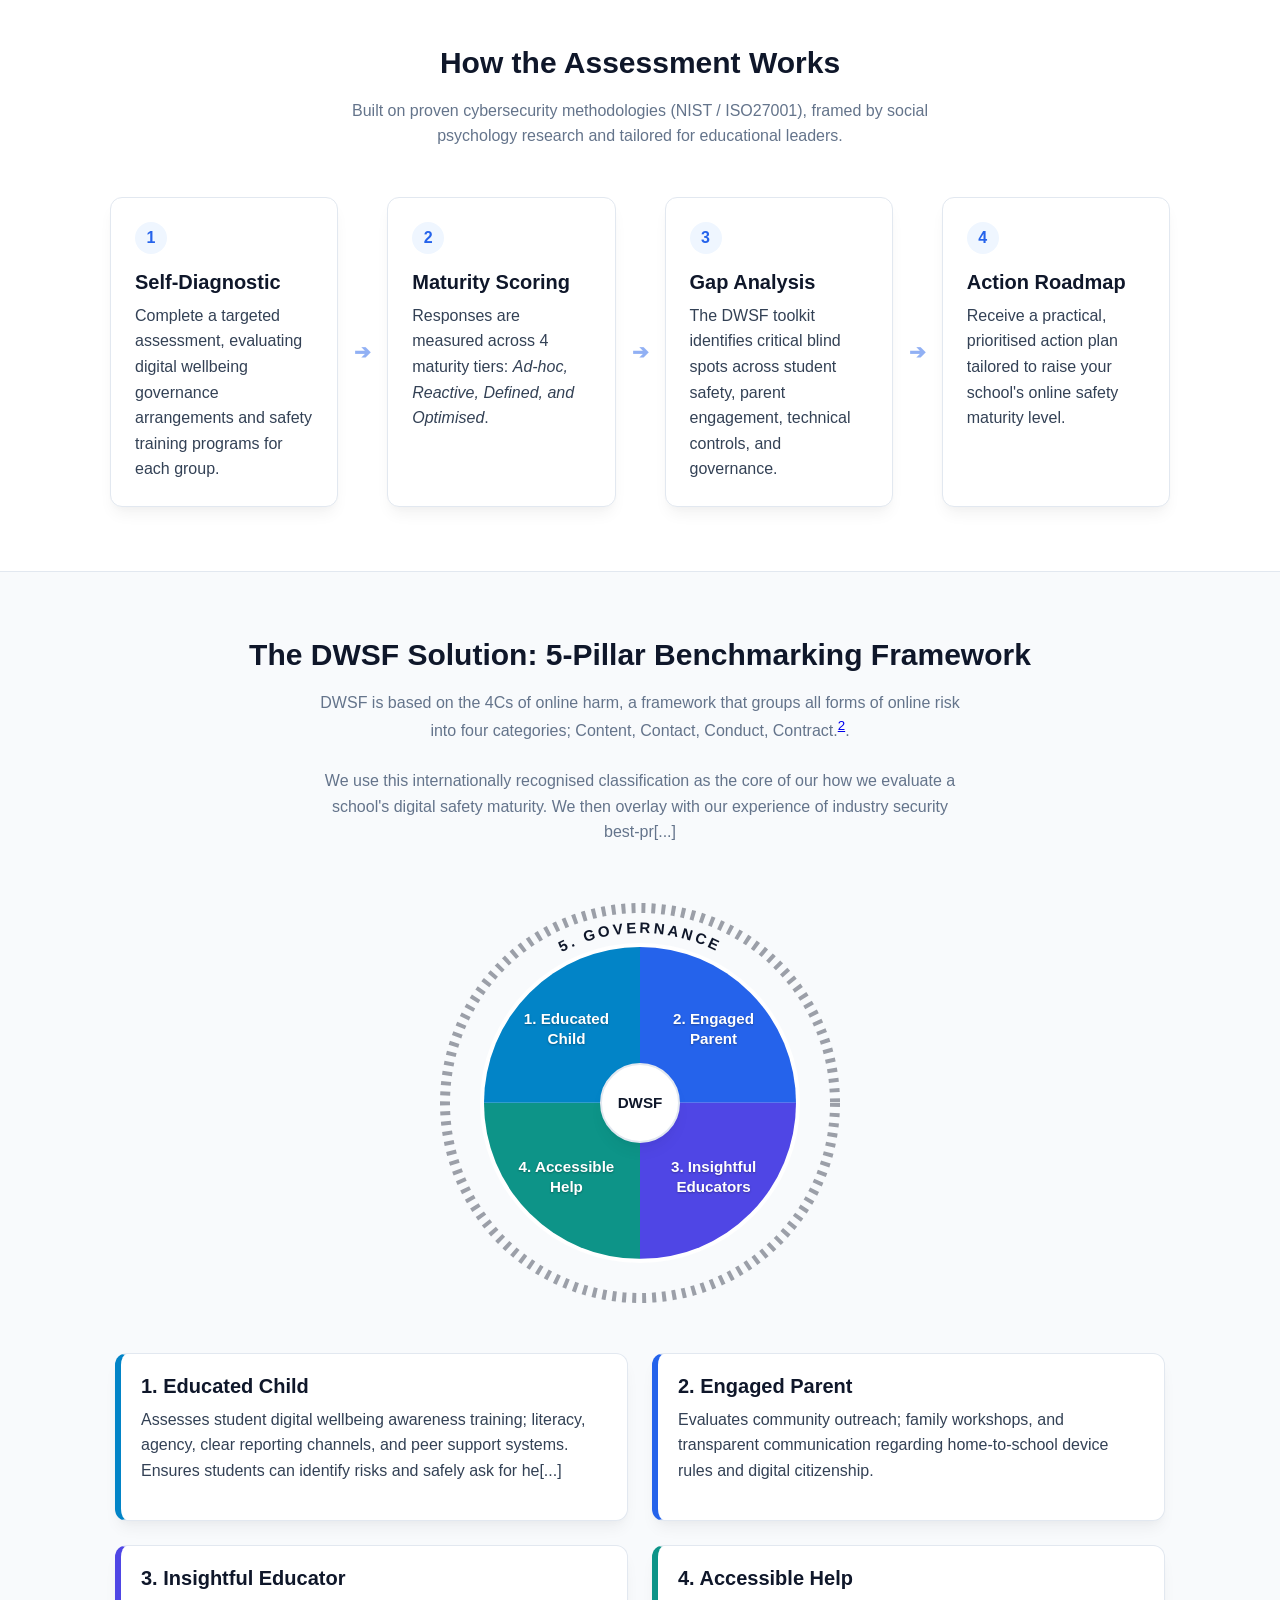
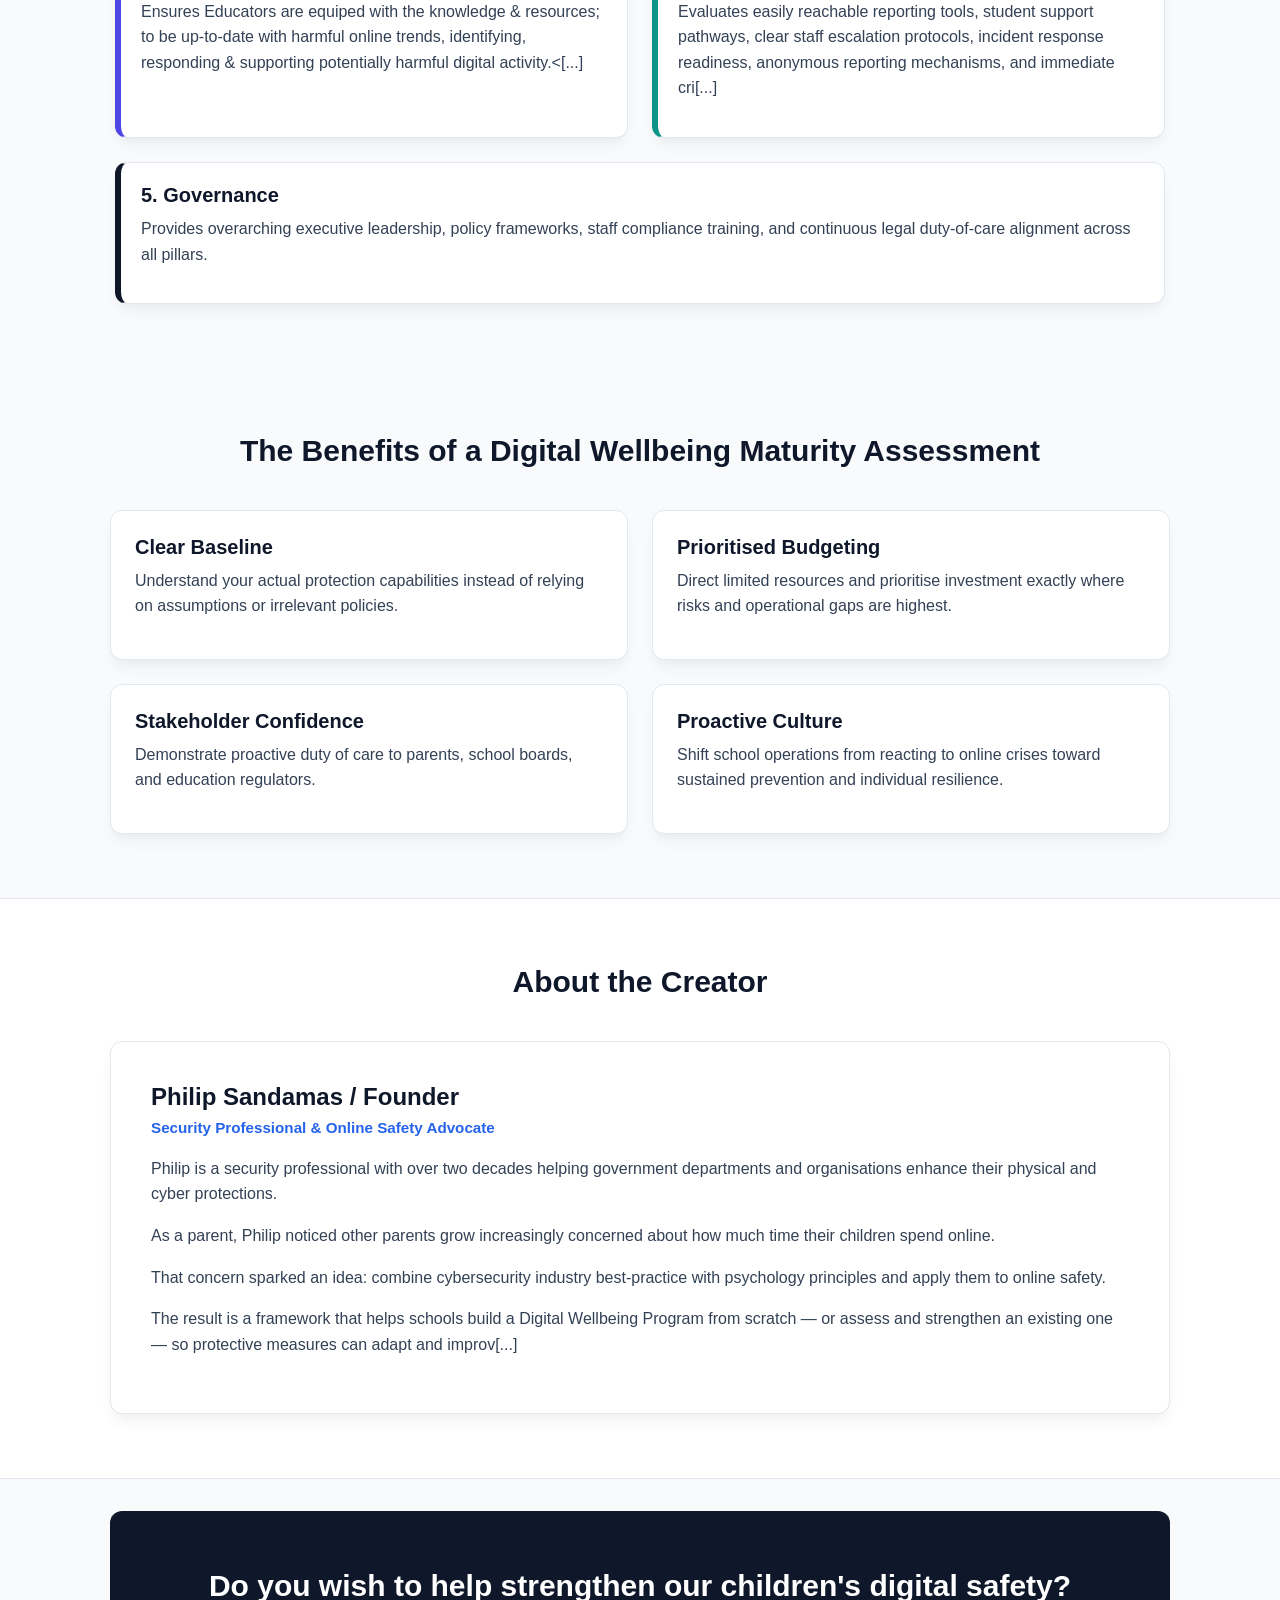
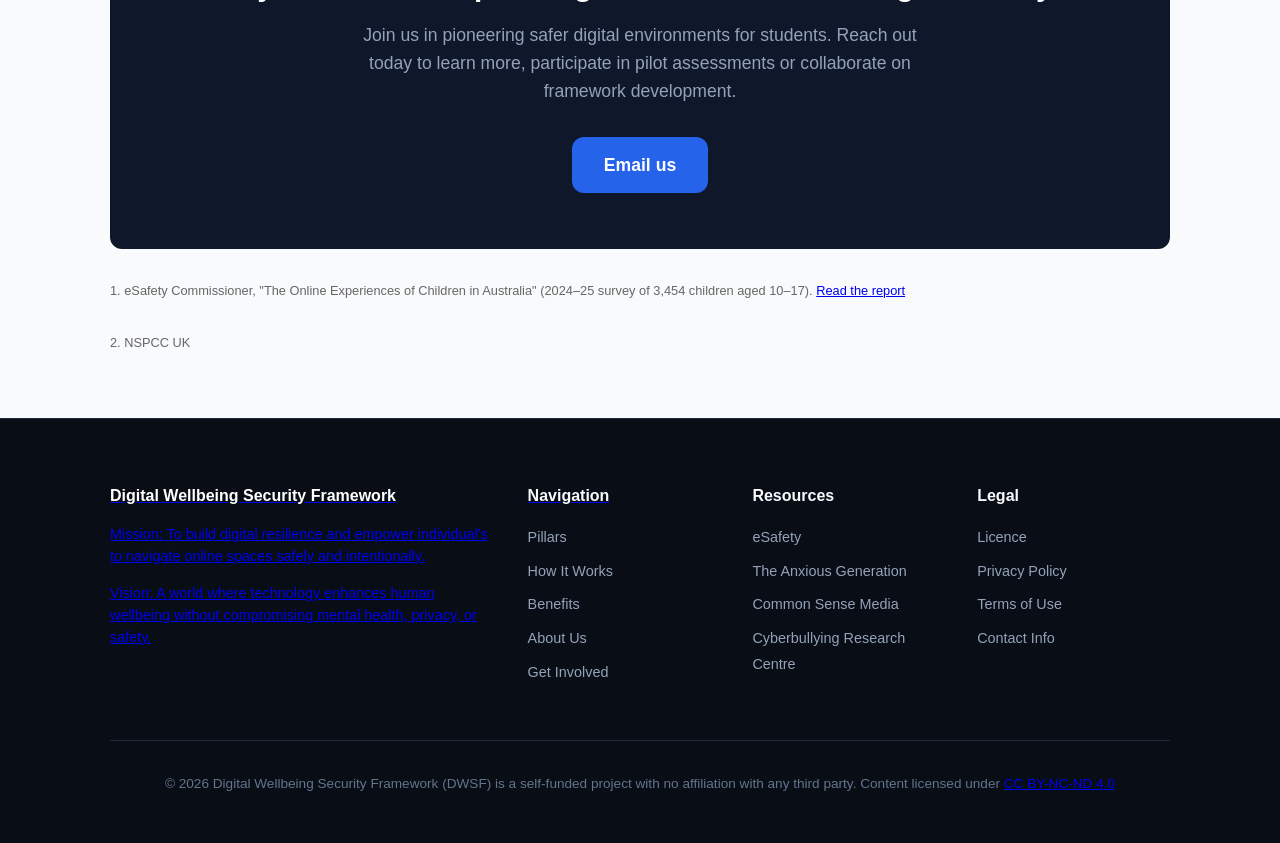
==== commit c61ff81d: "Make header title clickable: add body id="top" and change span.header-title to anchor linking to #to" ====
--- a/index.html
+++ b/index.html
@@ -8,7 +8,7 @@
   <link rel="stylesheet" href="style.css">
 
 </head>
-<body>
+<body id="top">
 
 <!-- ============ HEADER ============ -->
 <header class="site-header">
@@ -19,7 +19,7 @@
       <circle cx="120" cy="95" r="10" fill="#00A86B"/>
       <path d="M120 180 C100 160 85 140 85 125 C85 115 95 110 105 118 L120 132 L135 118 C145 110 155 115 155 125 C155 140 140 160 120 180 Z" fill="#32CD32"/>
     </svg>
-    <span class="header-title">DWSF - part of the Smile Found Foundation</span>
+    <a href="#top" class="header-title">DWSF - part of the Smile Found Foundation</a>
   </div>
   <nav class="header-nav" id="headerNav">
     <a href="#pillars">Pillars</a>
@@ -59,11 +59,11 @@
 
     <h3>A step-by-step framework for establishing, assessing, strengthening, and sustaining digital wellbeing in schools</h3>
 
-    <p>Nearly 3 in 4 young people have encountered harmful content online <sup><a href="#footnote-1" id="ref-1">1</a></sup>. As schools worldwide rethink their digital safeguards and governments introduce social media restrictions, society is taking decisive action against these digital risks</p>
-
-    <p>With clear risk visibility, prioritised resource allocation, and a proven duty-of-care framework, DWSF equips children, teachers, and parents with the tools and knowledge to navigate the digital world safely</p>
-
-    <p>Our project is part of a growing shift from reactive crisis management to proactive digital resilience — helping schools move ahead of harm, not just respond to it. Together, we can build a safer online environment and foster responsible digital citizenship</p>
+    <p>Nearly 3 in 4 young people have encountered harmful content online <sup><a href="#footnote-1" id="ref-1">1</a></sup>. As schools worldwide rethink their digital safeguards and governments i[...]
+
+    <p>With clear risk visibility, prioritised resource allocation, and a proven duty-of-care framework, DWSF equips children, teachers, and parents with the tools and knowledge to navigate the di[...]
+
+    <p>Our project is part of a growing shift from reactive crisis management to proactive digital resilience — helping schools move ahead of harm, not just respond to it. Together, we can build[...]
 
     <p>We are preparing to trial the assessment with schools soon. If you'd like to learn more or get involved, please reach out.</p>
     </div>
@@ -75,10 +75,10 @@
         <div>
           <div class="stat-number">17%+</div>
           <h3>Cyberbullying continues to increase</h3>
-          <p>One in six school-aged children experiences cyberbullying. Since 2018, traditional school bullying has held steady — but cyberbullying keeps climbing, following children's lives further online.</p>
+          <p>One in six school-aged children experiences cyberbullying. Since 2018, traditional school bullying has held steady — but cyberbullying keeps climbing, following children's lives fur[...]
         </div>
         <p class="stat-source">
-          Source: <a href="https://www.who.int/europe/news/item/27-03-2024-one-in-six-school-aged-children-experiences-cyberbullying--finds-new-who-europe-study" target="_blank" rel="noopener noreferrer">World Health Organisation (WHO)</a>
+          Source: <a href="https://www.who.int/europe/news/item/27-03-2024-one-in-six-school-aged-children-experiences-cyberbullying--finds-new-who-europe-study" target="_blank" rel="noopener nore[...]
         </p>
       </div>
 
@@ -157,7 +157,7 @@
       DWSF is based on the 4Cs of online harm, a framework that groups all forms of online risk into four categories; Content, Contact, Conduct, Contract.<sup><a href="#ref-2">2</a></sup>.</p>
     
     <p class="text-center" style="max-width: 650px; margin: -1.5rem auto 3rem; color: var(--text-muted);">
-      We use this internationally recognised classification as the core of our how we evaluate a school's digital safety maturity. We then overlay with our experience of industry security best-practice, and then apply a governance layer to ensure visibility and continual improvement and apply this to the three key user profiles; child, educator and parent/guardian. Together these ensure 360&deg; protections.
+      We use this internationally recognised classification as the core of our how we evaluate a school's digital safety maturity. We then overlay with our experience of industry security best-pr[...]
     </p>
 
     <div class="pillar-diagram-container">
@@ -195,7 +195,7 @@
       <div class="pillar-legend">
         <div class="legend-card child">
           <h3>1. Educated Child</h3>
-          <p>Assesses student digital wellbeing awareness training; literacy, agency, clear reporting channels, and peer support systems. Ensures students can identify risks and safely ask for help.</p>
+          <p>Assesses student digital wellbeing awareness training; literacy, agency, clear reporting channels, and peer support systems. Ensures students can identify risks and safely ask for he[...]
         </div>
 
         <div class="legend-card parent">
@@ -205,12 +205,12 @@
 
         <div class="legend-card users">
           <h3>3. Insightful Educator</h3>
-          <p>Ensures Educators are equiped with the knowledge & resources; to be up-to-date with harmful online trends, identifying, responding & supporting potentially harmful digital activity.</p>
+          <p>Ensures Educators are equiped with the knowledge & resources; to be up-to-date with harmful online trends, identifying, responding & supporting potentially harmful digital activity.<[...]
         </div>
 
         <div class="legend-card help">
           <h3>4. Accessible Help</h3>
-          <p>Evaluates easily reachable reporting tools, student support pathways, clear staff escalation protocols, incident response readiness, anonymous reporting mechanisms, and immediate crisis response channels.</p>
+          <p>Evaluates easily reachable reporting tools, student support pathways, clear staff escalation protocols, incident response readiness, anonymous reporting mechanisms, and immediate cri[...]
         </div>
 
         <div class="legend-card gov">
@@ -259,7 +259,7 @@
         <p>Philip is a security professional with over two decades helping government departments and organisations enhance their physical and cyber protections.</p>
         <p>As a parent, Philip noticed other parents grow increasingly concerned about how much time their children spend online.</p> 
         <p>That concern sparked an idea: combine cybersecurity industry best-practice with psychology principles and apply them to online safety.</p>
-        <p>The result is a framework that helps schools build a Digital Wellbeing Program from scratch — or assess and strengthen an existing one — so protective measures can adapt and improve over time.</p>
+        <p>The result is a framework that helps schools build a Digital Wellbeing Program from scratch — or assess and strengthen an existing one — so protective measures can adapt and improv[...]
       </div>
     </div>
   </div>
@@ -285,7 +285,7 @@
 </p>
   <p id="ref-2" class="footnote">
   2. NSPCC UK
-  <a href="https://learning.nspcc.org.uk/news/2023/september/4-cs-of-online-safety#:~:text=These%20are%20known%20as%20the%204%20Cs,face%20when%20interacting%20with%20other%20users%20online." target="_blank" rel="noopener noreferrer">The 4 Cs of online safety</a>
+  <a href="https://learning.nspcc.org.uk/news/2023/september/4-cs-of-online-safety#:~:text=These%20are%20known%20as%20the%204%20Cs,face%20when%20interacting%20with%20other%20users%20online." targ[...]
 </p>
 
 <!-- ============ FOOTER ============ -->
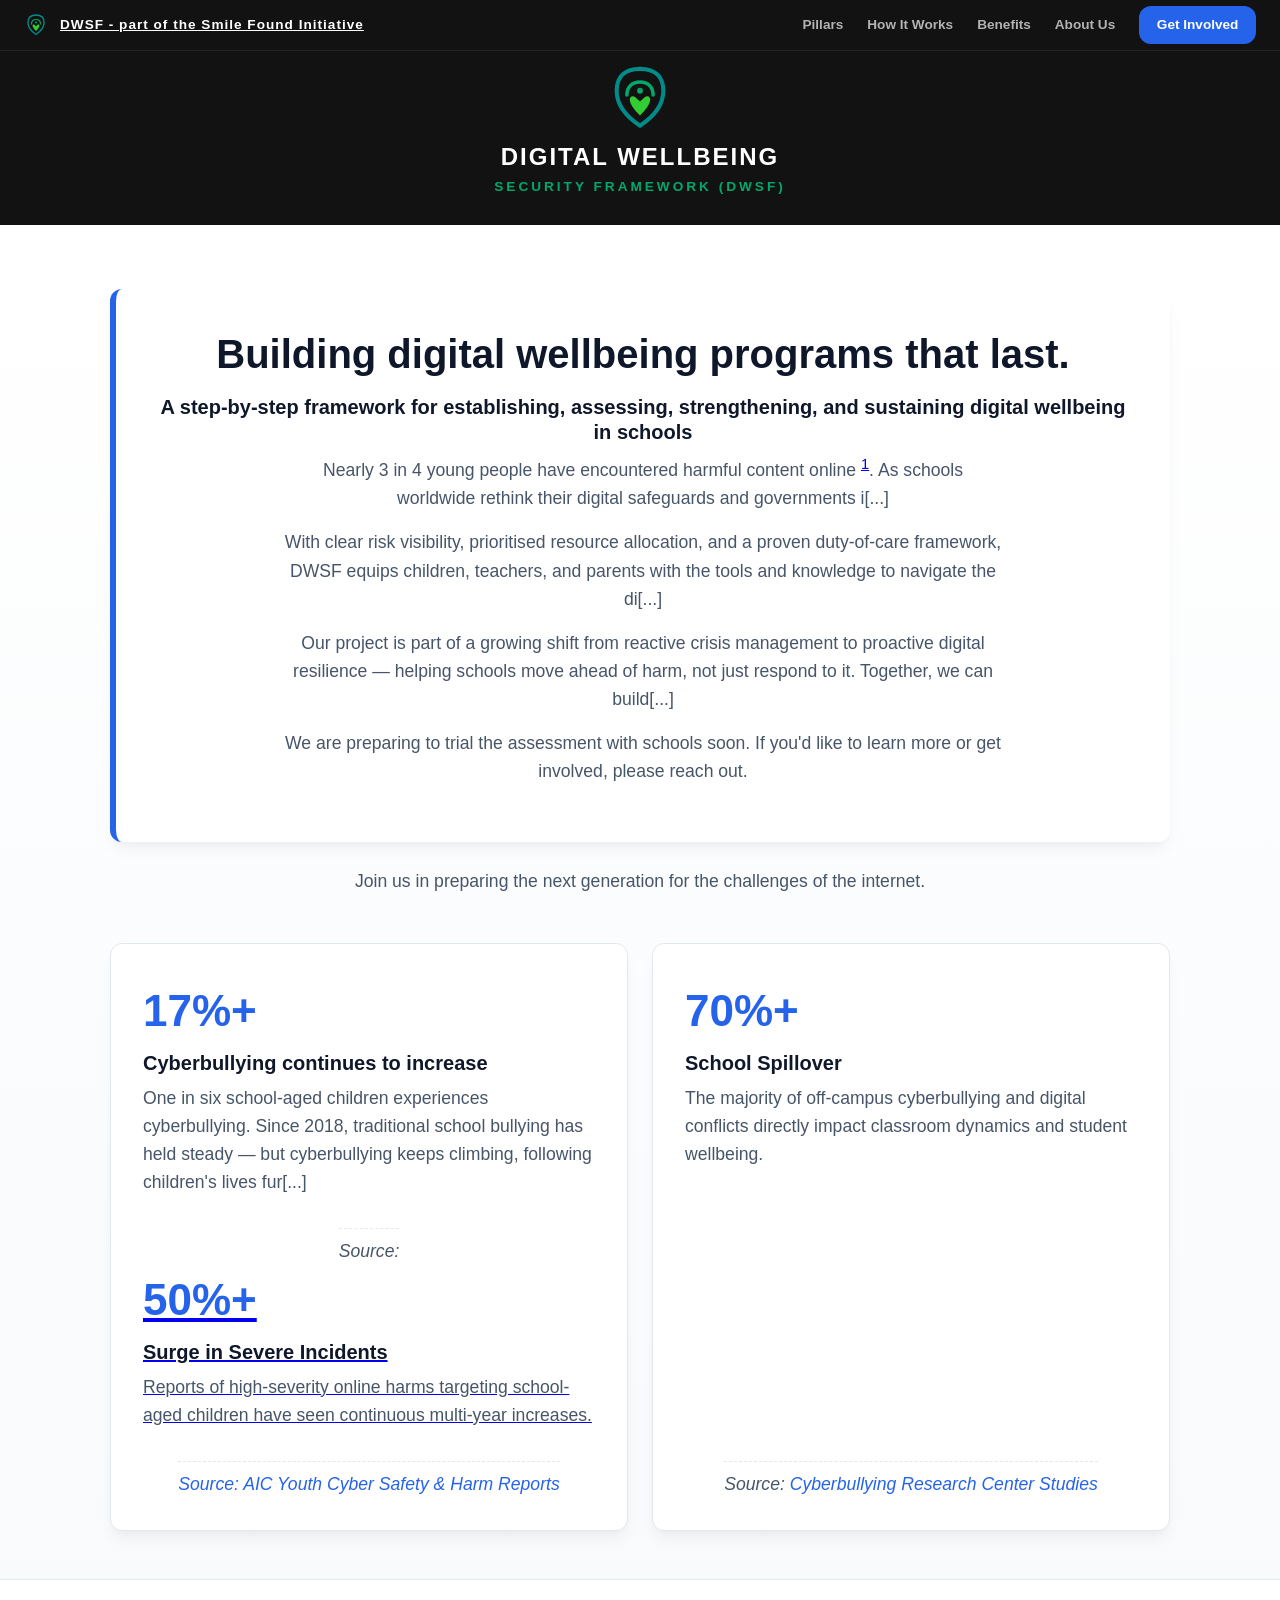
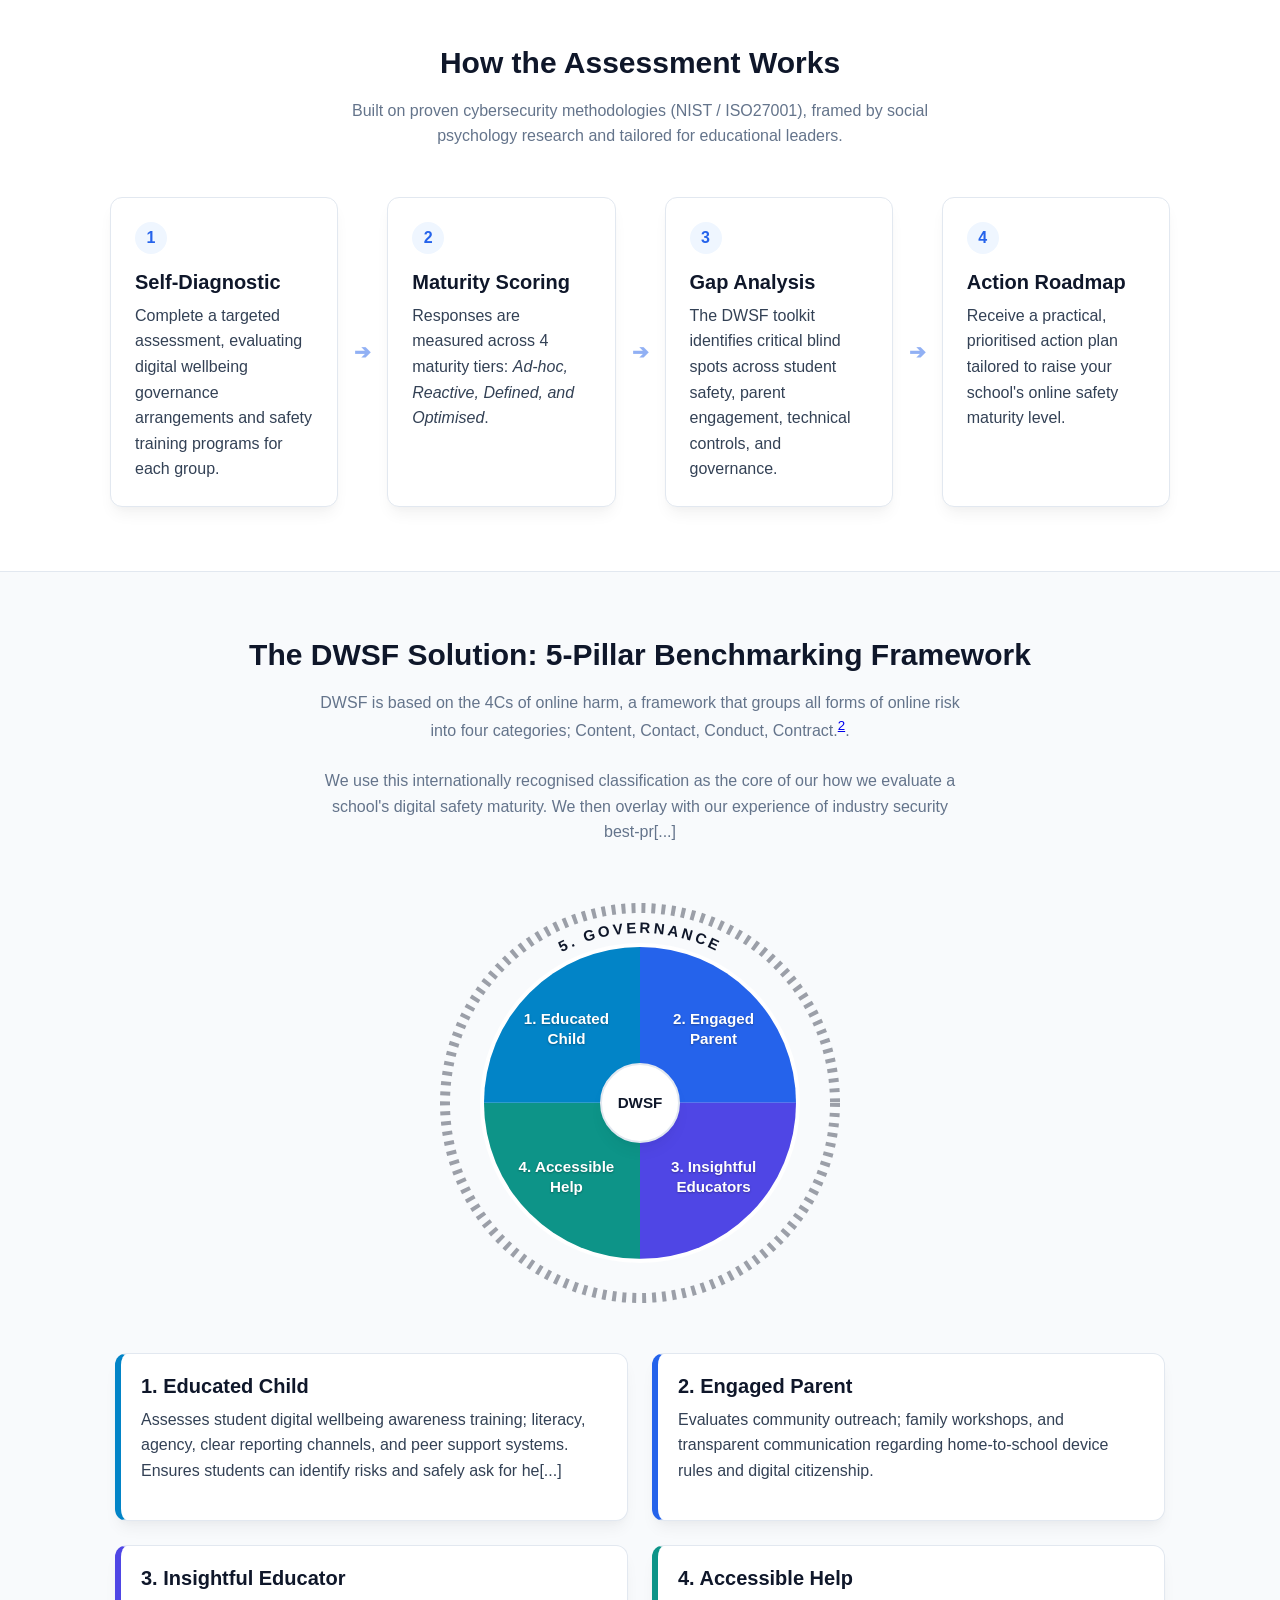
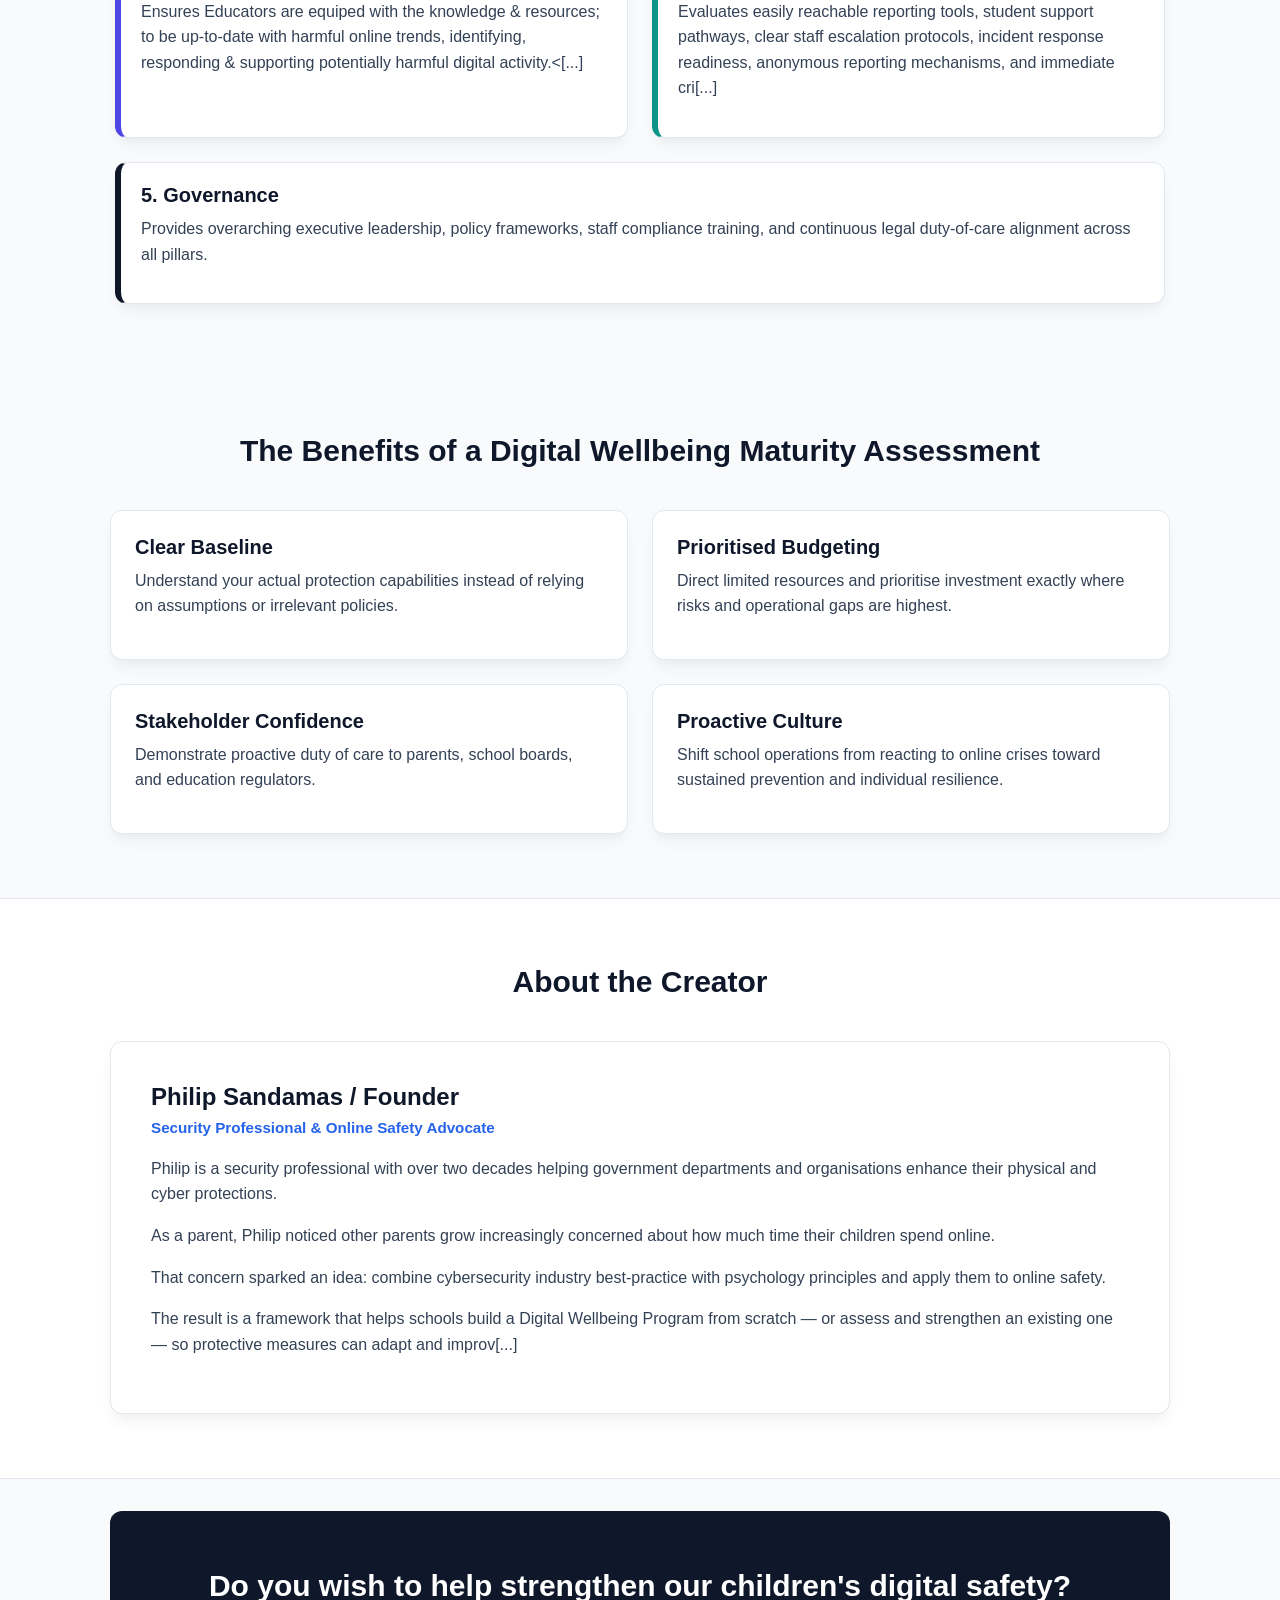
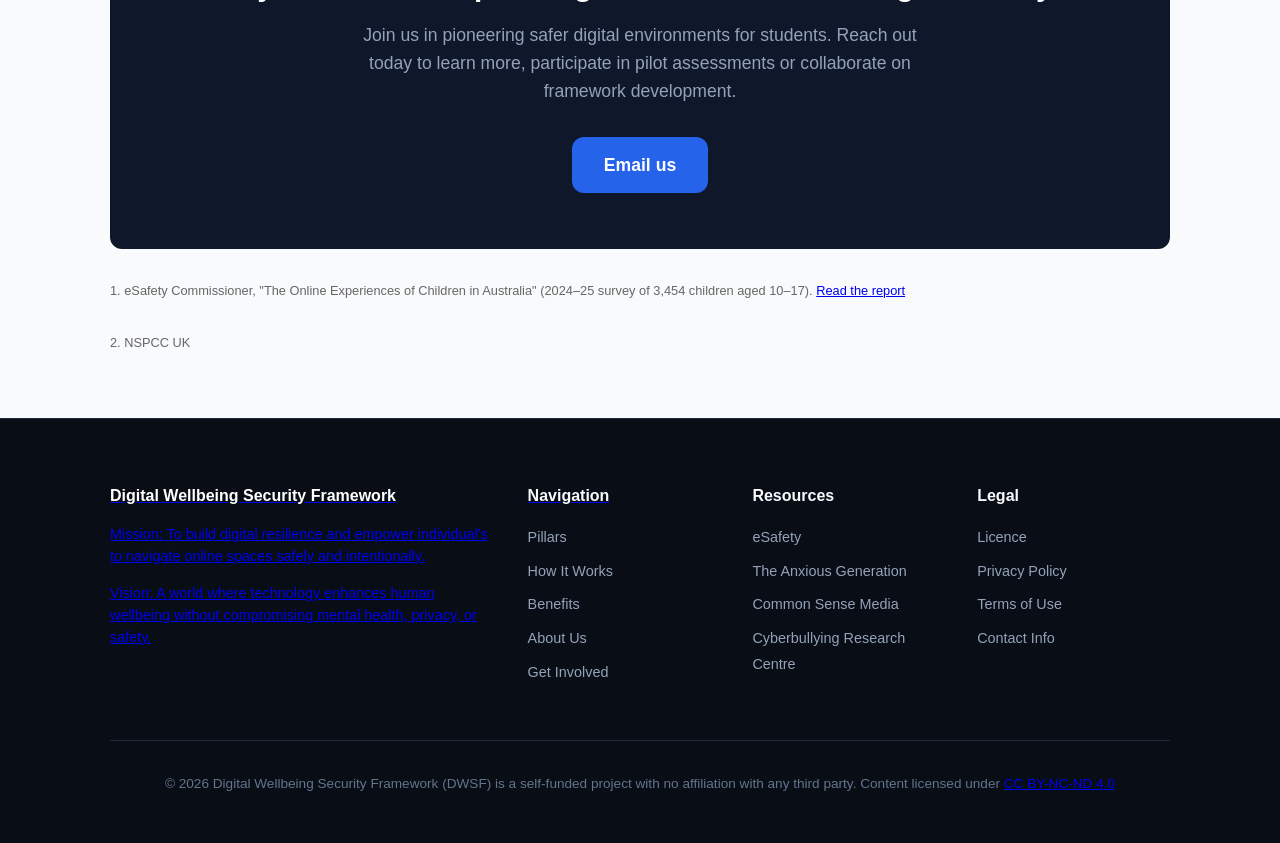
==== commit e25e7b7c: "Update index.html with Smile Found Initiative" ====
--- a/index.html
+++ b/index.html
@@ -19,7 +19,7 @@
       <circle cx="120" cy="95" r="10" fill="#00A86B"/>
       <path d="M120 180 C100 160 85 140 85 125 C85 115 95 110 105 118 L120 132 L135 118 C145 110 155 115 155 125 C155 140 140 160 120 180 Z" fill="#32CD32"/>
     </svg>
-    <a href="#top" class="header-title">DWSF - part of the Smile Found Foundation</a>
+    <a href="#top" class="header-title">DWSF - part of the Smile Found Initiative</a>
   </div>
   <nav class="header-nav" id="headerNav">
     <a href="#pillars">Pillars</a>
@@ -275,7 +275,7 @@
 </section>
 
 <a href="#get-involved" class="floating-cta" id="floatingCta">
-  Interested? Get in touch
+  Get in touch
 </a>
   
 <!-- ============ FOOTNOTE ============ -->
--- a/style.css
+++ b/style.css
@@ -9,6 +9,7 @@
   --border: #E2E8F0;
   --shadow: 0 10px 15px -3px rgba(0, 0, 0, 0.05), 0 4px 6px -2px rgba(0, 0, 0, 0.02);
   --radius: 12px;
+  --header-bg: #121212;
 
   /* Pillar Theme Colors */
   --pillar-1: #0284C7; /* Sky Blue    - 1. Empowered Child */
@@ -50,6 +51,7 @@
   top: 0;
   z-index: 100;
   border-bottom: 1px solid #222222;
+  transition: background-color 180ms ease;
 }
 
 .header-logo { display: flex; align-items: center; gap: 12px; }
@@ -165,7 +167,7 @@
   background: var(--card-bg);
   border-left: 6px solid var(--accent);
   border-radius: var(--radius);
-  box-shadow:var(--shadow);
+  box-shadow: var(--shadow);
   padding: 2.5rem;
 }
 
@@ -241,7 +243,7 @@
   overflow: hidden;
   box-shadow: inset 0 0 10px rgba(0,0,0,0.1);
   border: 4px solid #FFFFFF;
-  background: #FFFFFF;
+  background: transparent;
 }
 
 .pie-slice {
@@ -523,27 +525,65 @@
   .footer-grid { grid-template-columns: 1fr 1fr; }
   .about-card { flex-direction: column; text-align: center; }
 }
-
 @media (max-width: 768px) {
-  .site-header { padding: 15px 20px; position: relative; }
+  .stat-grid {
+    display: flex;
+    ...
+  }
+  .stat-card { flex: 0 0 85%; ... }
+
+@media (max-width: 768px) {
+  .site-header {
+    position: fixed;
+    top: 0;
+    left: 0;
+    right: 0;
+    z-index: 1200;
+    background: var(--header-bg);
+    box-shadow: 0 1px 8px rgba(0,0,0,0.08);
+    display: flex;
+    align-items: center;
+    gap: 1rem;
+    padding: 0.5rem 1rem;
+    /* account for device safe area (iPhone notch) */
+    padding-top: calc(0.5rem + env(safe-area-inset-top));
+    /* ensure header height is predictable for content offset below */
+    height: calc(56px + env(safe-area-inset-top));
+    box-sizing: border-box;
+  }
+
   .nav-toggle { display: flex; }
+
+  /* Ensure nav toggle remains visible in the fixed header */
+  .site-header .nav-toggle {
+    margin-left: auto;
+    z-index: 1250;
+  }
 
   .header-nav {
     display: none;
     position: absolute;
-    top: 100%;
     left: 0;
     right: 0;
+    top: calc(56px + env(safe-area-inset-top));
     background-color: #121212;
     flex-direction: column;
     align-items: flex-start;
     padding: 1rem 20px;
     gap: 1rem;
     border-bottom: 1px solid #222222;
-    z-index: 99;
+    z-index: 1190;
   }
 
   .header-nav.open { display: flex; }
+
+  /* Push page content down so it isn't hidden under the fixed header */
+  body {
+    padding-top: calc(56px + env(safe-area-inset-top));
+  }
+
+  /* Floating CTA should sit above main content but below header if needed */
+  .floating-cta { z-index: 1100; }
 
   .benefits-grid { grid-template-columns: 1fr; }
   .hero-title { font-size: 1.8rem; }
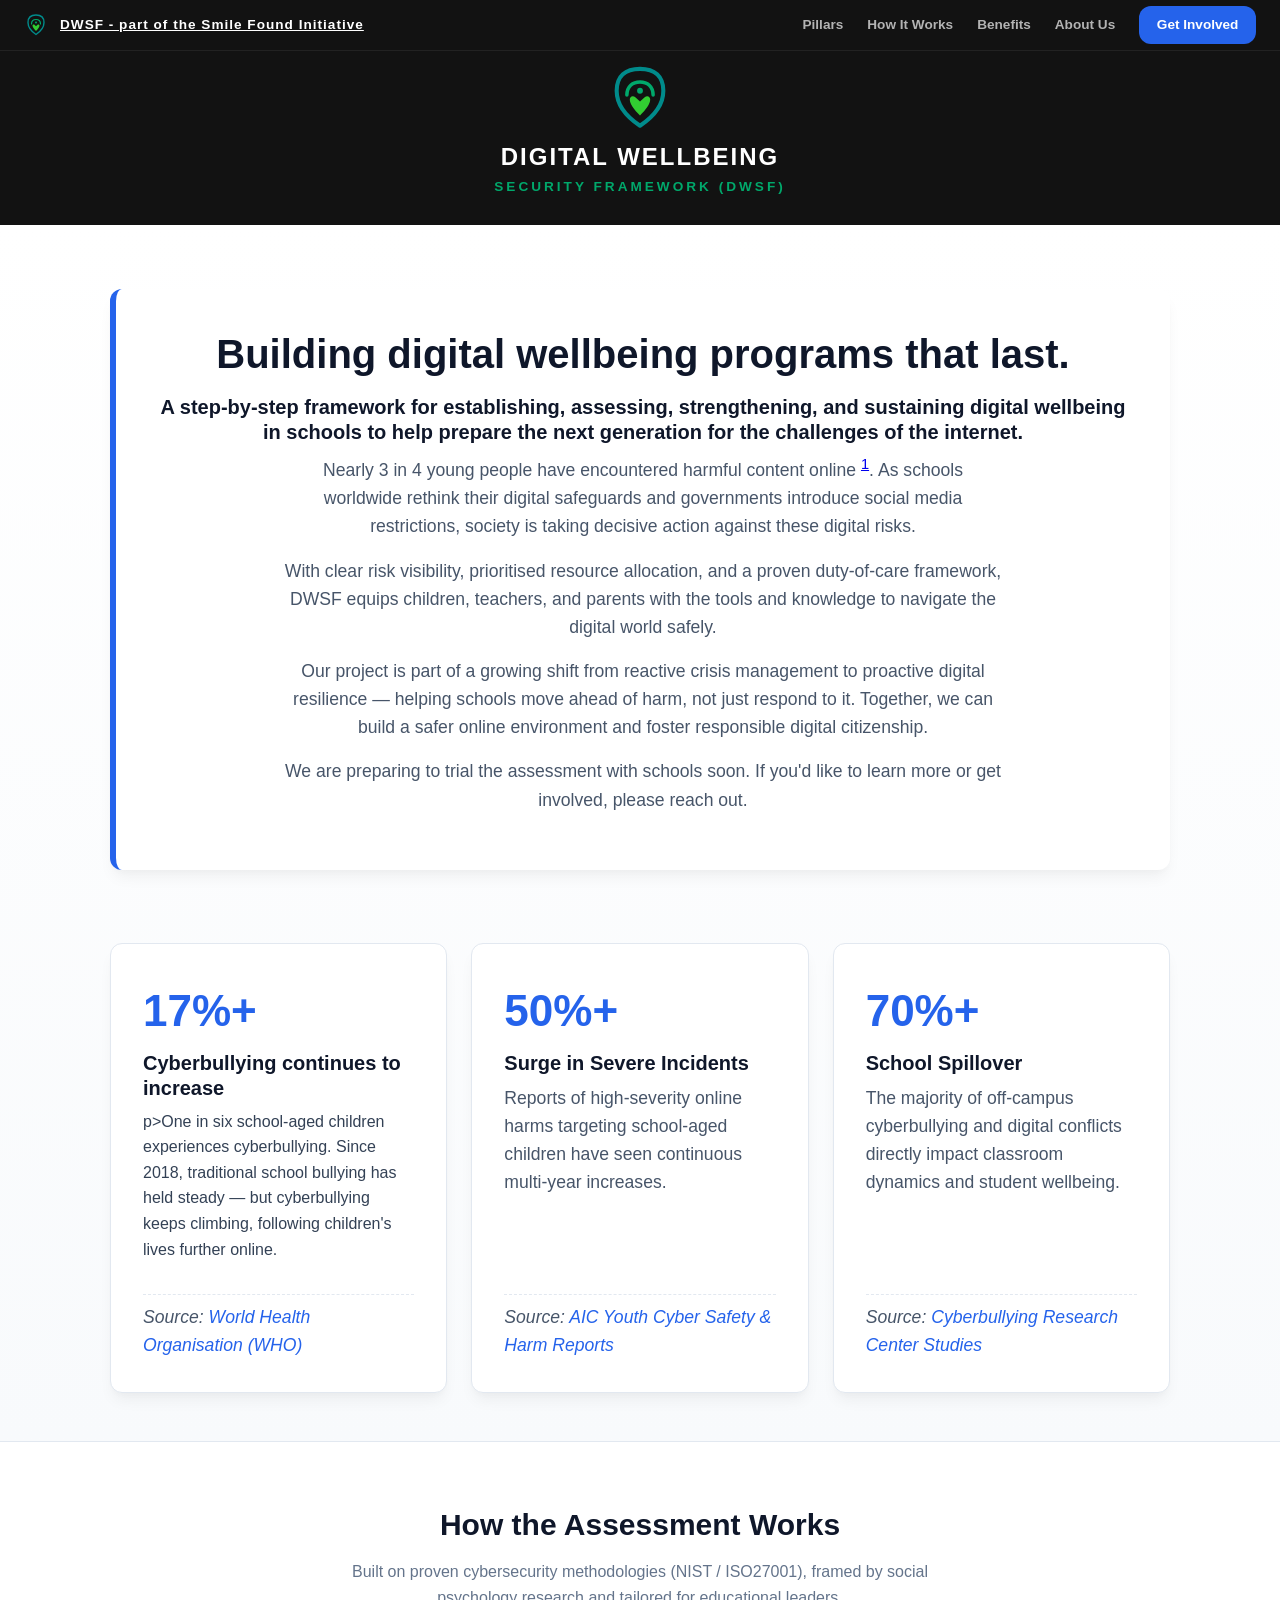
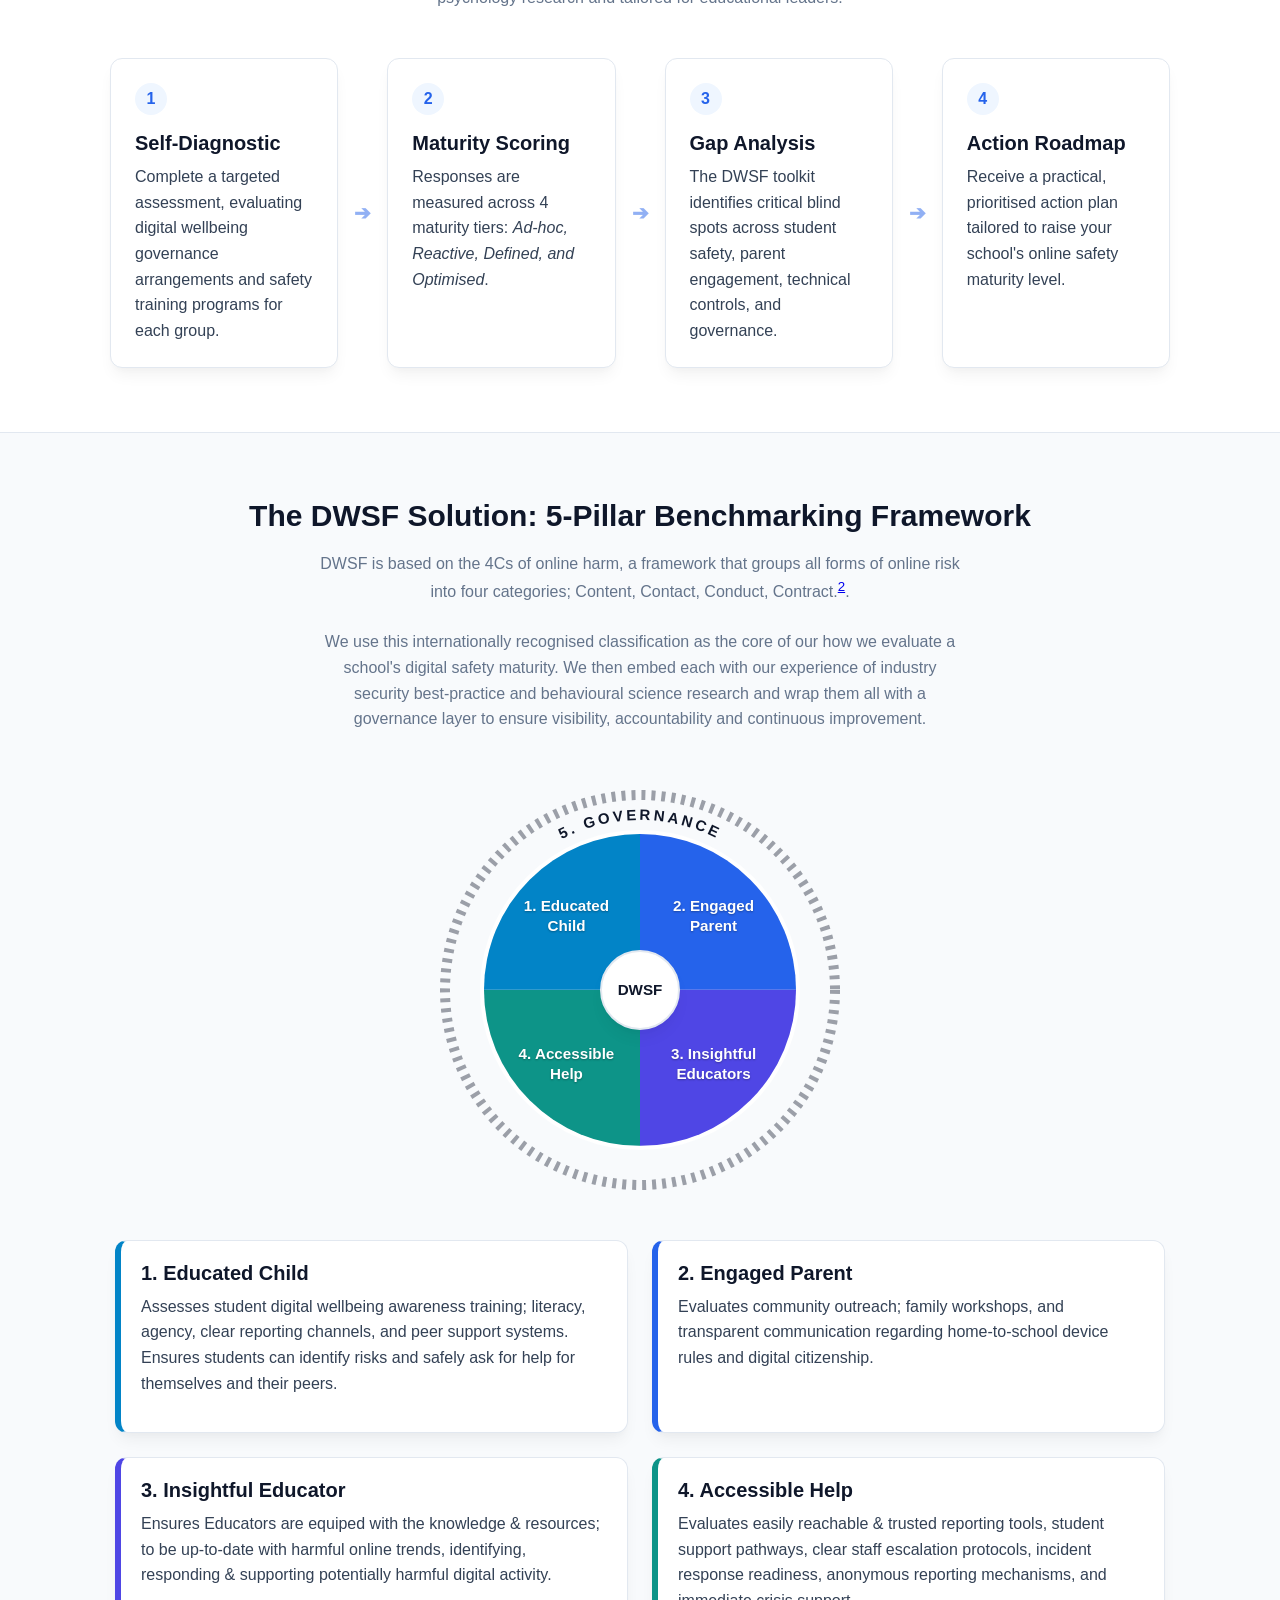
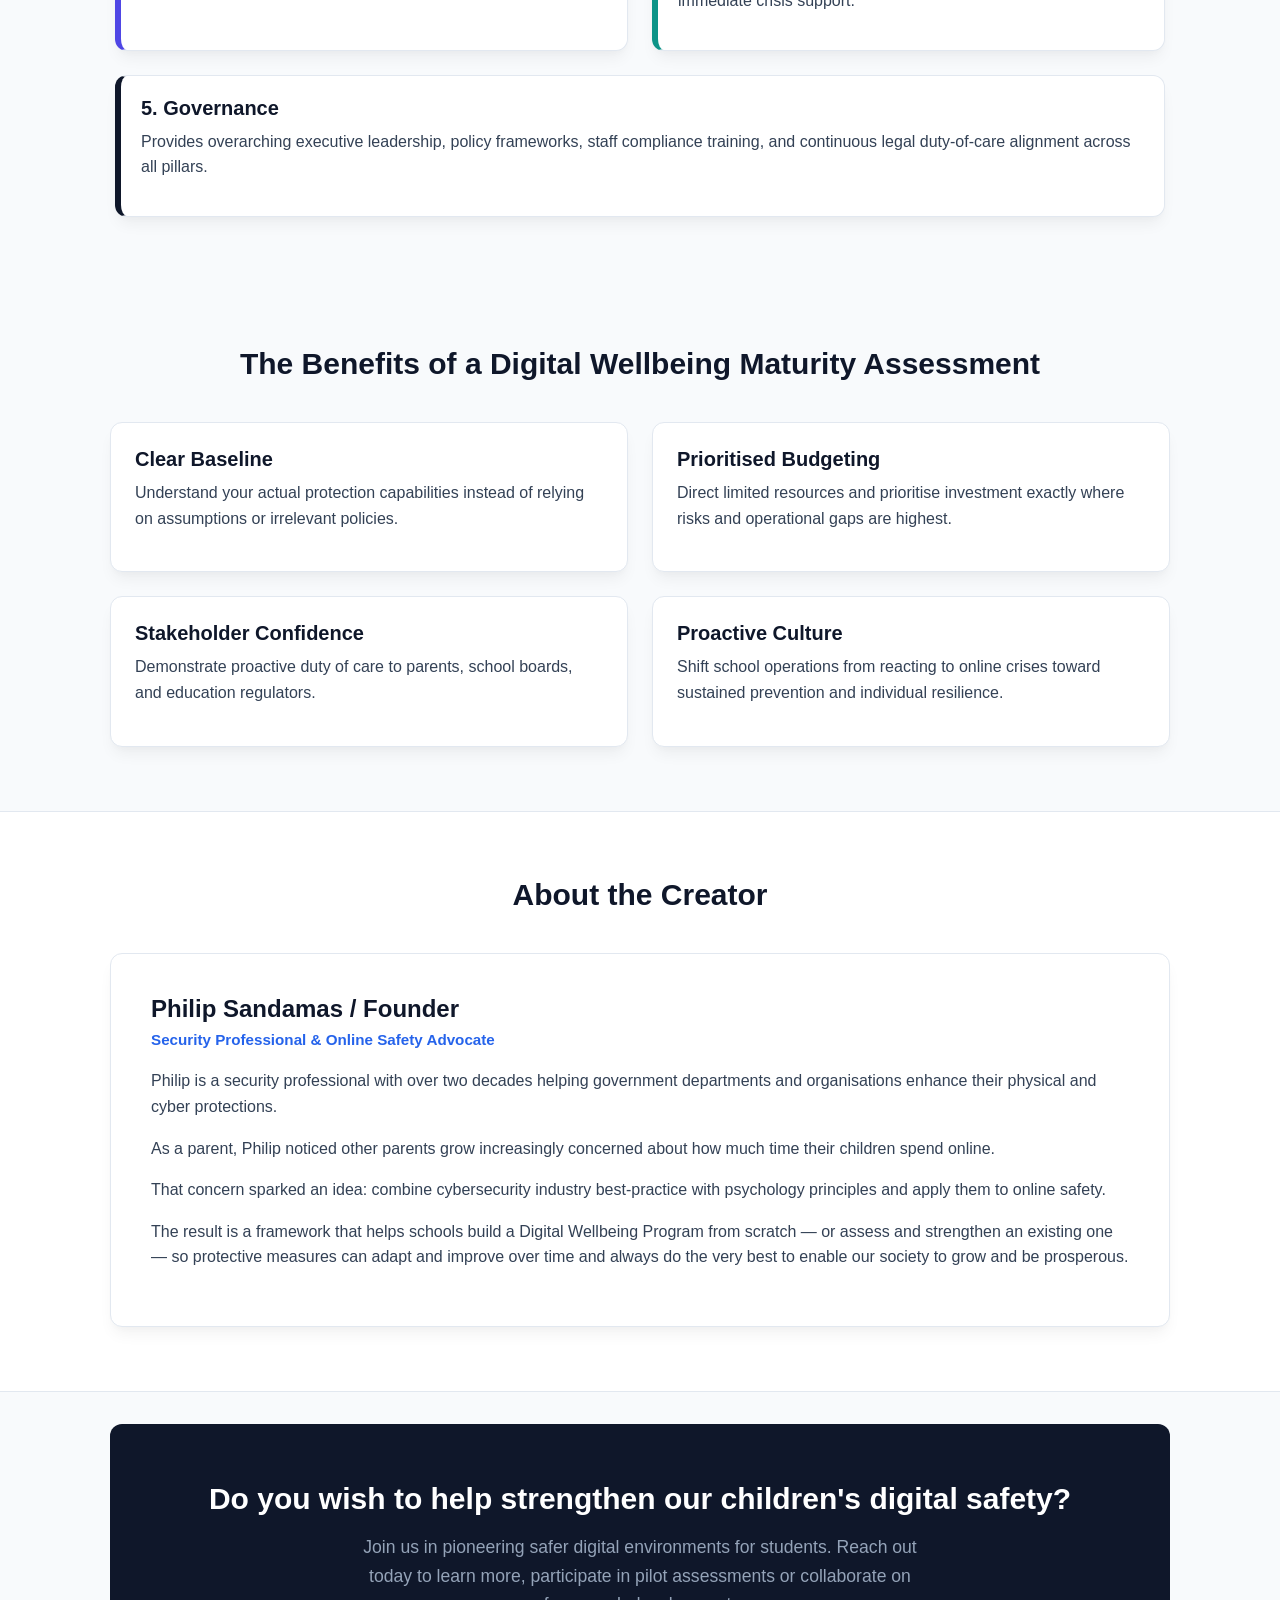
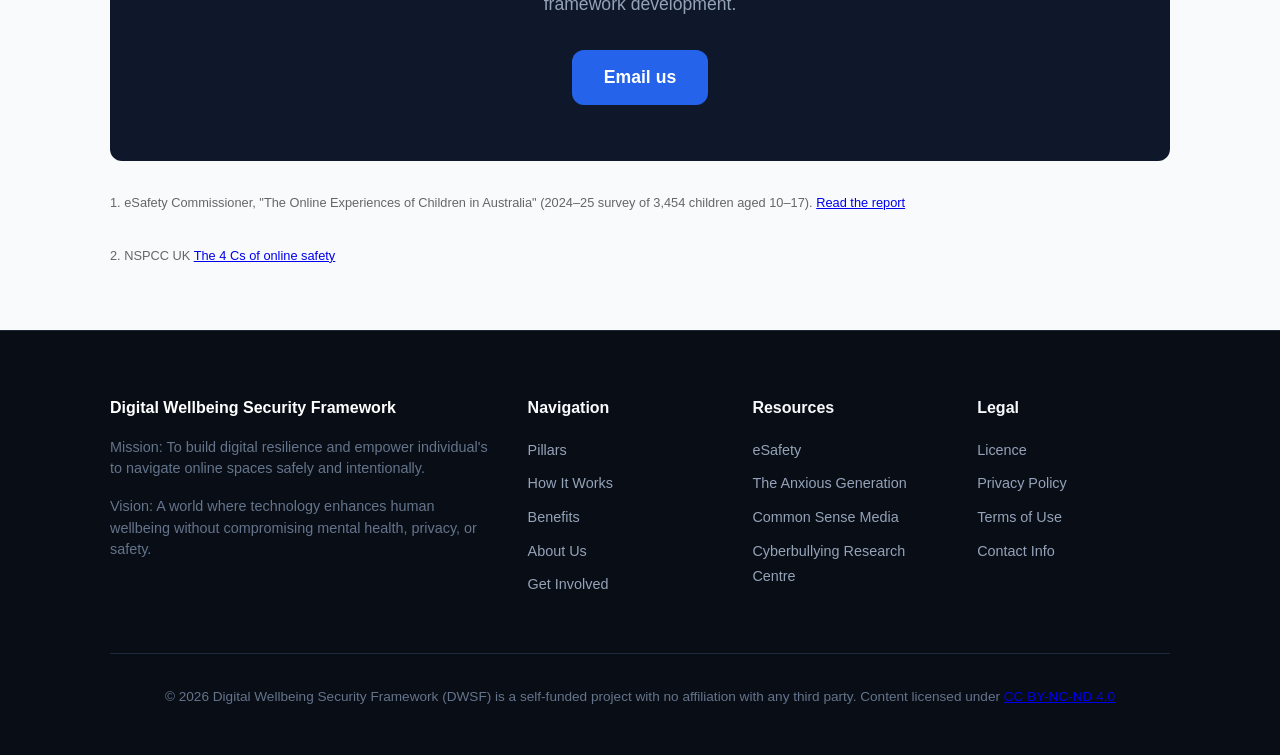
==== commit 1b3422d6: "Update index.html" ====
--- a/index.html
+++ b/index.html
@@ -57,28 +57,28 @@
     <div class="hero-box">
     <h1>Building digital wellbeing programs that last.</h1>
 
-    <h3>A step-by-step framework for establishing, assessing, strengthening, and sustaining digital wellbeing in schools</h3>
-
-    <p>Nearly 3 in 4 young people have encountered harmful content online <sup><a href="#footnote-1" id="ref-1">1</a></sup>. As schools worldwide rethink their digital safeguards and governments i[...]
-
-    <p>With clear risk visibility, prioritised resource allocation, and a proven duty-of-care framework, DWSF equips children, teachers, and parents with the tools and knowledge to navigate the di[...]
-
-    <p>Our project is part of a growing shift from reactive crisis management to proactive digital resilience — helping schools move ahead of harm, not just respond to it. Together, we can build[...]
+    <h3>A step-by-step framework for establishing, assessing, strengthening, and sustaining digital wellbeing in schools to help prepare the next generation for the challenges of the internet.</h3>
+
+    <p>Nearly 3 in 4 young people have encountered harmful content online <sup><a href="#footnote-1" id="ref-1">1</a></sup>. As schools worldwide rethink their digital safeguards and governments introduce social media restrictions, society is taking decisive action against these digital risks.</p>
+
+    <p>With clear risk visibility, prioritised resource allocation, and a proven duty-of-care framework, DWSF equips children, teachers, and parents with the tools and knowledge to navigate the digital world safely.</p>
+
+   <p>Our project is part of a growing shift from reactive crisis management to proactive digital resilience — helping schools move ahead of harm, not just respond to it. Together, we can build a safer online environment and foster responsible digital citizenship.</p>
 
     <p>We are preparing to trial the assessment with schools soon. If you'd like to learn more or get involved, please reach out.</p>
     </div>
     <br>
-    <p>Join us in preparing the next generation for the challenges of the internet.</p>
+   
 
     <div class="stat-grid">
       <div class="stat-card">
         <div>
           <div class="stat-number">17%+</div>
           <h3>Cyberbullying continues to increase</h3>
-          <p>One in six school-aged children experiences cyberbullying. Since 2018, traditional school bullying has held steady — but cyberbullying keeps climbing, following children's lives fur[...]
+         p>One in six school-aged children experiences cyberbullying. Since 2018, traditional school bullying has held steady — but cyberbullying keeps climbing, following children's lives further online.</p>
         </div>
         <p class="stat-source">
-          Source: <a href="https://www.who.int/europe/news/item/27-03-2024-one-in-six-school-aged-children-experiences-cyberbullying--finds-new-who-europe-study" target="_blank" rel="noopener nore[...]
+          Source: <a href="https://www.who.int/europe/news/item/27-03-2024-one-in-six-school-aged-children-experiences-cyberbullying--finds-new-who-europe-study" target="_blank" rel="noopener noreferrer">World Health Organisation (WHO)</a>
         </p>
       </div>
 
@@ -157,7 +157,7 @@
       DWSF is based on the 4Cs of online harm, a framework that groups all forms of online risk into four categories; Content, Contact, Conduct, Contract.<sup><a href="#ref-2">2</a></sup>.</p>
     
     <p class="text-center" style="max-width: 650px; margin: -1.5rem auto 3rem; color: var(--text-muted);">
-      We use this internationally recognised classification as the core of our how we evaluate a school's digital safety maturity. We then overlay with our experience of industry security best-pr[...]
+      We use this internationally recognised classification as the core of our how we evaluate a school's digital safety maturity. We then embed each with our experience of industry security best-practice and behavioural science research and wrap them all with a governance layer to ensure visibility, accountability and continuous improvement.  
     </p>
 
     <div class="pillar-diagram-container">
@@ -195,7 +195,8 @@
       <div class="pillar-legend">
         <div class="legend-card child">
           <h3>1. Educated Child</h3>
-          <p>Assesses student digital wellbeing awareness training; literacy, agency, clear reporting channels, and peer support systems. Ensures students can identify risks and safely ask for he[...]
+          <p>Assesses student digital wellbeing awareness training; literacy, agency, clear reporting channels, and peer support systems. Ensures students can identify risks and safely ask for help for themselves and their peers.
+          </p>
         </div>
 
         <div class="legend-card parent">
@@ -205,12 +206,12 @@
 
         <div class="legend-card users">
           <h3>3. Insightful Educator</h3>
-          <p>Ensures Educators are equiped with the knowledge & resources; to be up-to-date with harmful online trends, identifying, responding & supporting potentially harmful digital activity.<[...]
+          <p>Ensures Educators are equiped with the knowledge & resources; to be up-to-date with harmful online trends, identifying, responding & supporting potentially harmful digital activity.</p>
         </div>
 
         <div class="legend-card help">
           <h3>4. Accessible Help</h3>
-          <p>Evaluates easily reachable reporting tools, student support pathways, clear staff escalation protocols, incident response readiness, anonymous reporting mechanisms, and immediate cri[...]
+          <p>Evaluates easily reachable & trusted reporting tools, student support pathways, clear staff escalation protocols, incident response readiness, anonymous reporting mechanisms, and immediate crisis support. </p>
         </div>
 
         <div class="legend-card gov">
@@ -259,7 +260,7 @@
         <p>Philip is a security professional with over two decades helping government departments and organisations enhance their physical and cyber protections.</p>
         <p>As a parent, Philip noticed other parents grow increasingly concerned about how much time their children spend online.</p> 
         <p>That concern sparked an idea: combine cybersecurity industry best-practice with psychology principles and apply them to online safety.</p>
-        <p>The result is a framework that helps schools build a Digital Wellbeing Program from scratch — or assess and strengthen an existing one — so protective measures can adapt and improv[...]
+       <p> The result is a framework that helps schools build a Digital Wellbeing Program from scratch — or assess and strengthen an existing one — so protective measures can adapt and improve over time and always do the very best to enable our society to grow and be prosperous.</p>
       </div>
     </div>
   </div>
@@ -285,7 +286,7 @@
 </p>
   <p id="ref-2" class="footnote">
   2. NSPCC UK
-  <a href="https://learning.nspcc.org.uk/news/2023/september/4-cs-of-online-safety#:~:text=These%20are%20known%20as%20the%204%20Cs,face%20when%20interacting%20with%20other%20users%20online." targ[...]
+   <a href="https://learning.nspcc.org.uk/news/2023/september/4-cs-of-online-safety#:~:text=These%20are%20known%20as%20the%204%20Cs,face%20when%20interacting%20with%20other%20users%20online." target="_blank" rel="noopener noreferrer">The 4 Cs of online safety</a>
 </p>
 
 <!-- ============ FOOTER ============ -->
--- a/style.css
+++ b/style.css
@@ -525,12 +525,6 @@
   .footer-grid { grid-template-columns: 1fr 1fr; }
   .about-card { flex-direction: column; text-align: center; }
 }
-@media (max-width: 768px) {
-  .stat-grid {
-    display: flex;
-    ...
-  }
-  .stat-card { flex: 0 0 85%; ... }
 
 @media (max-width: 768px) {
   .site-header {
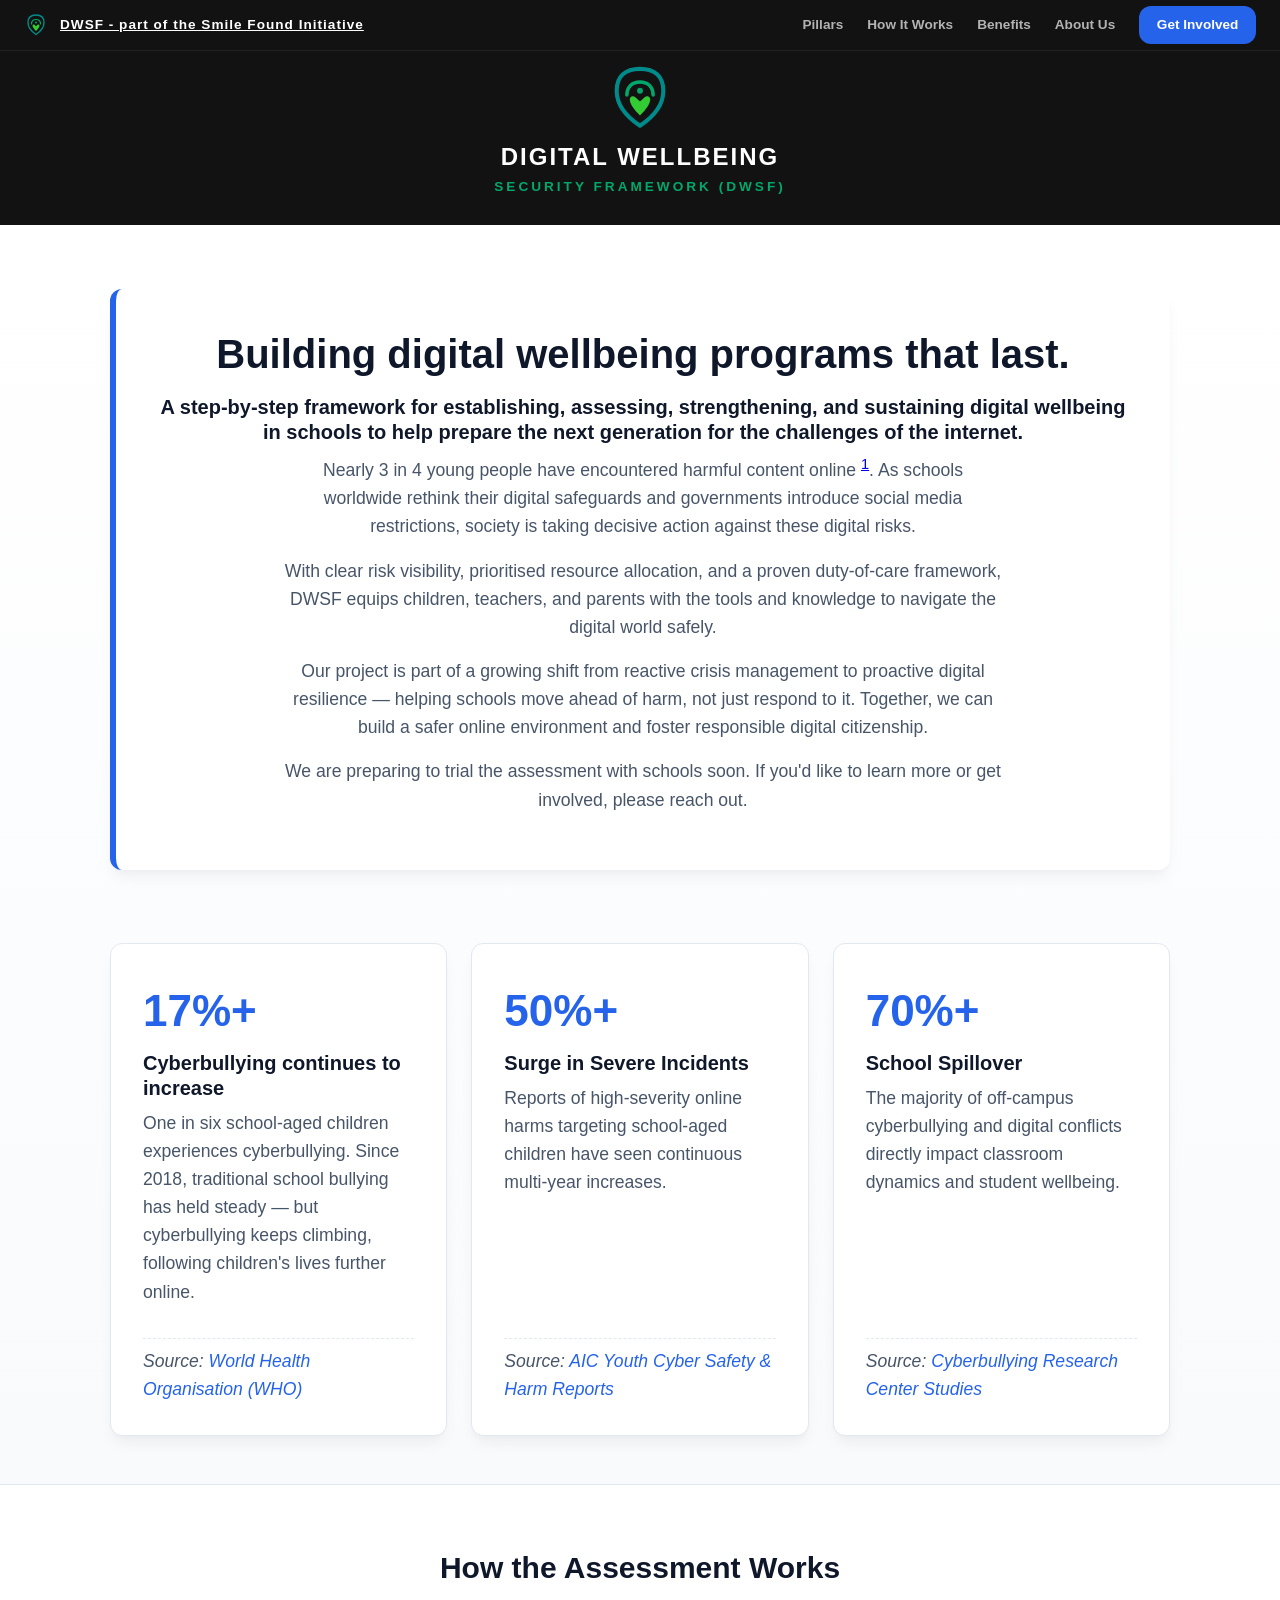
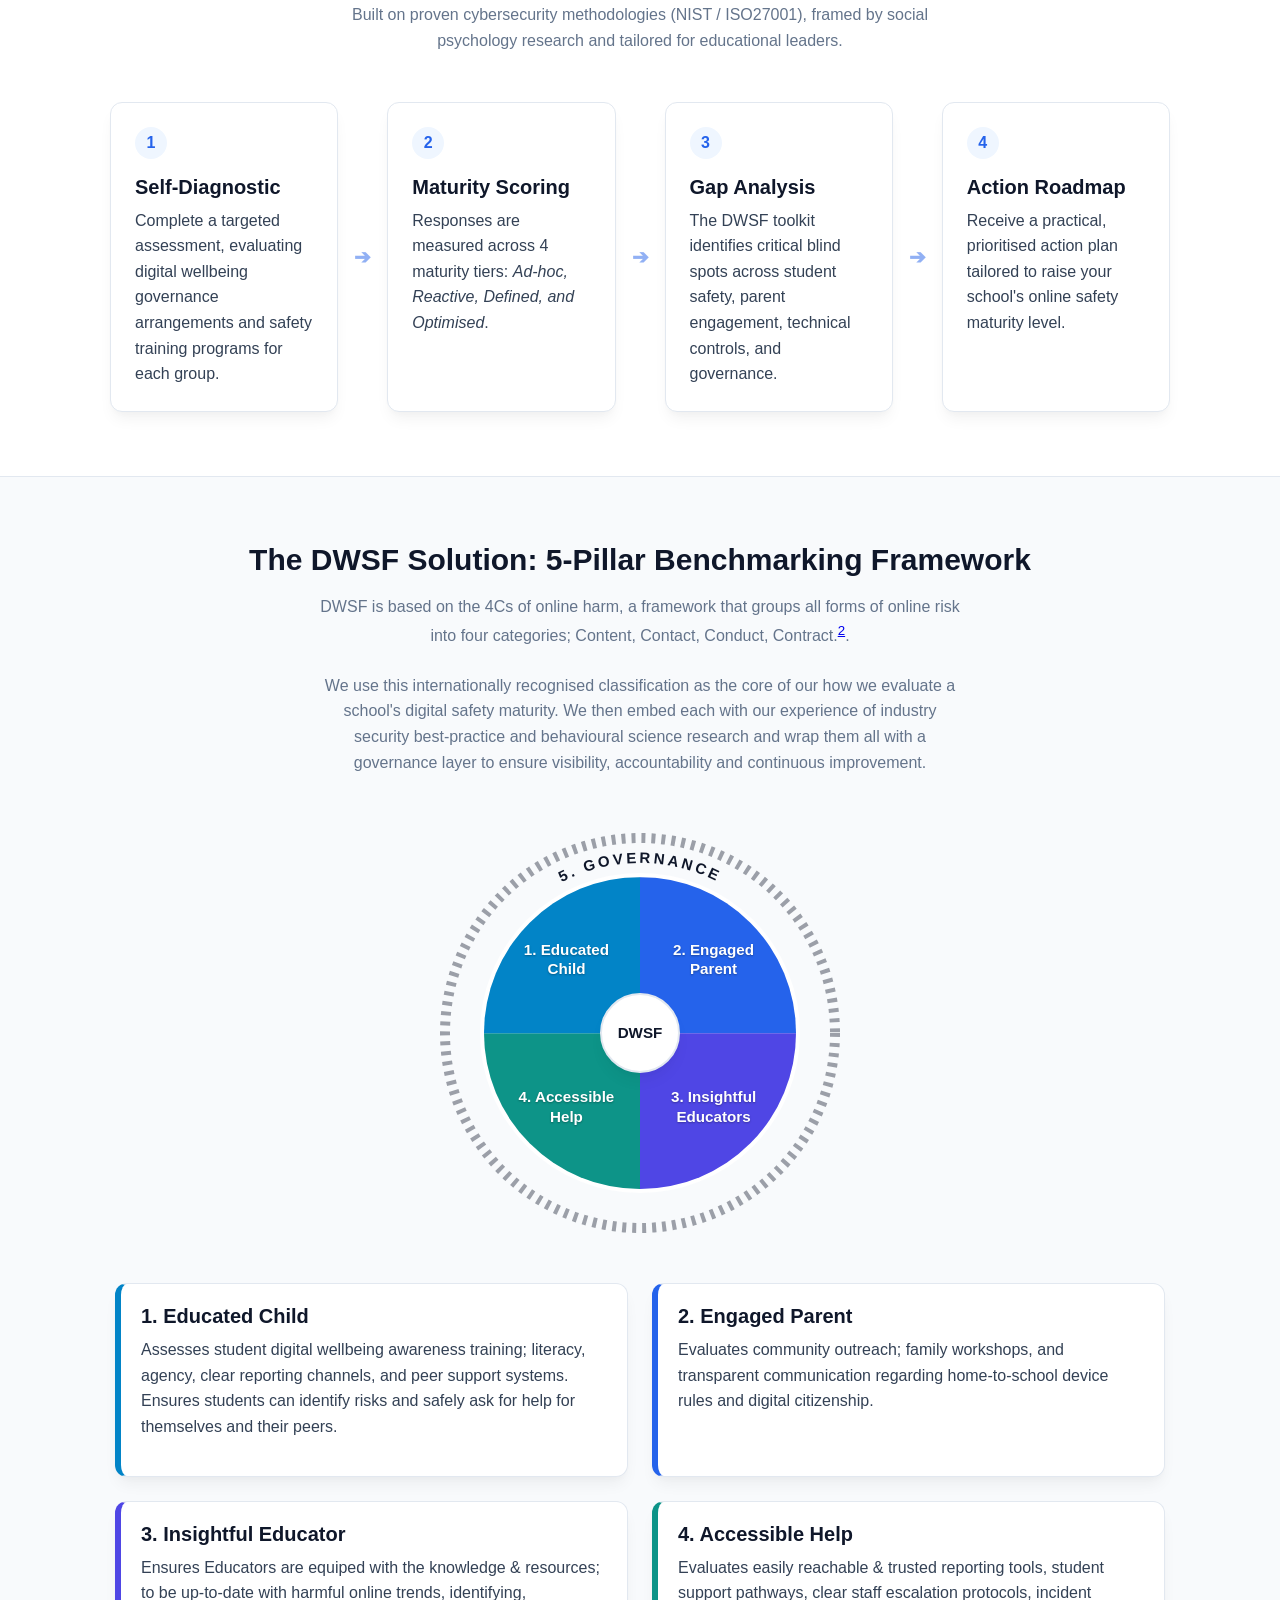
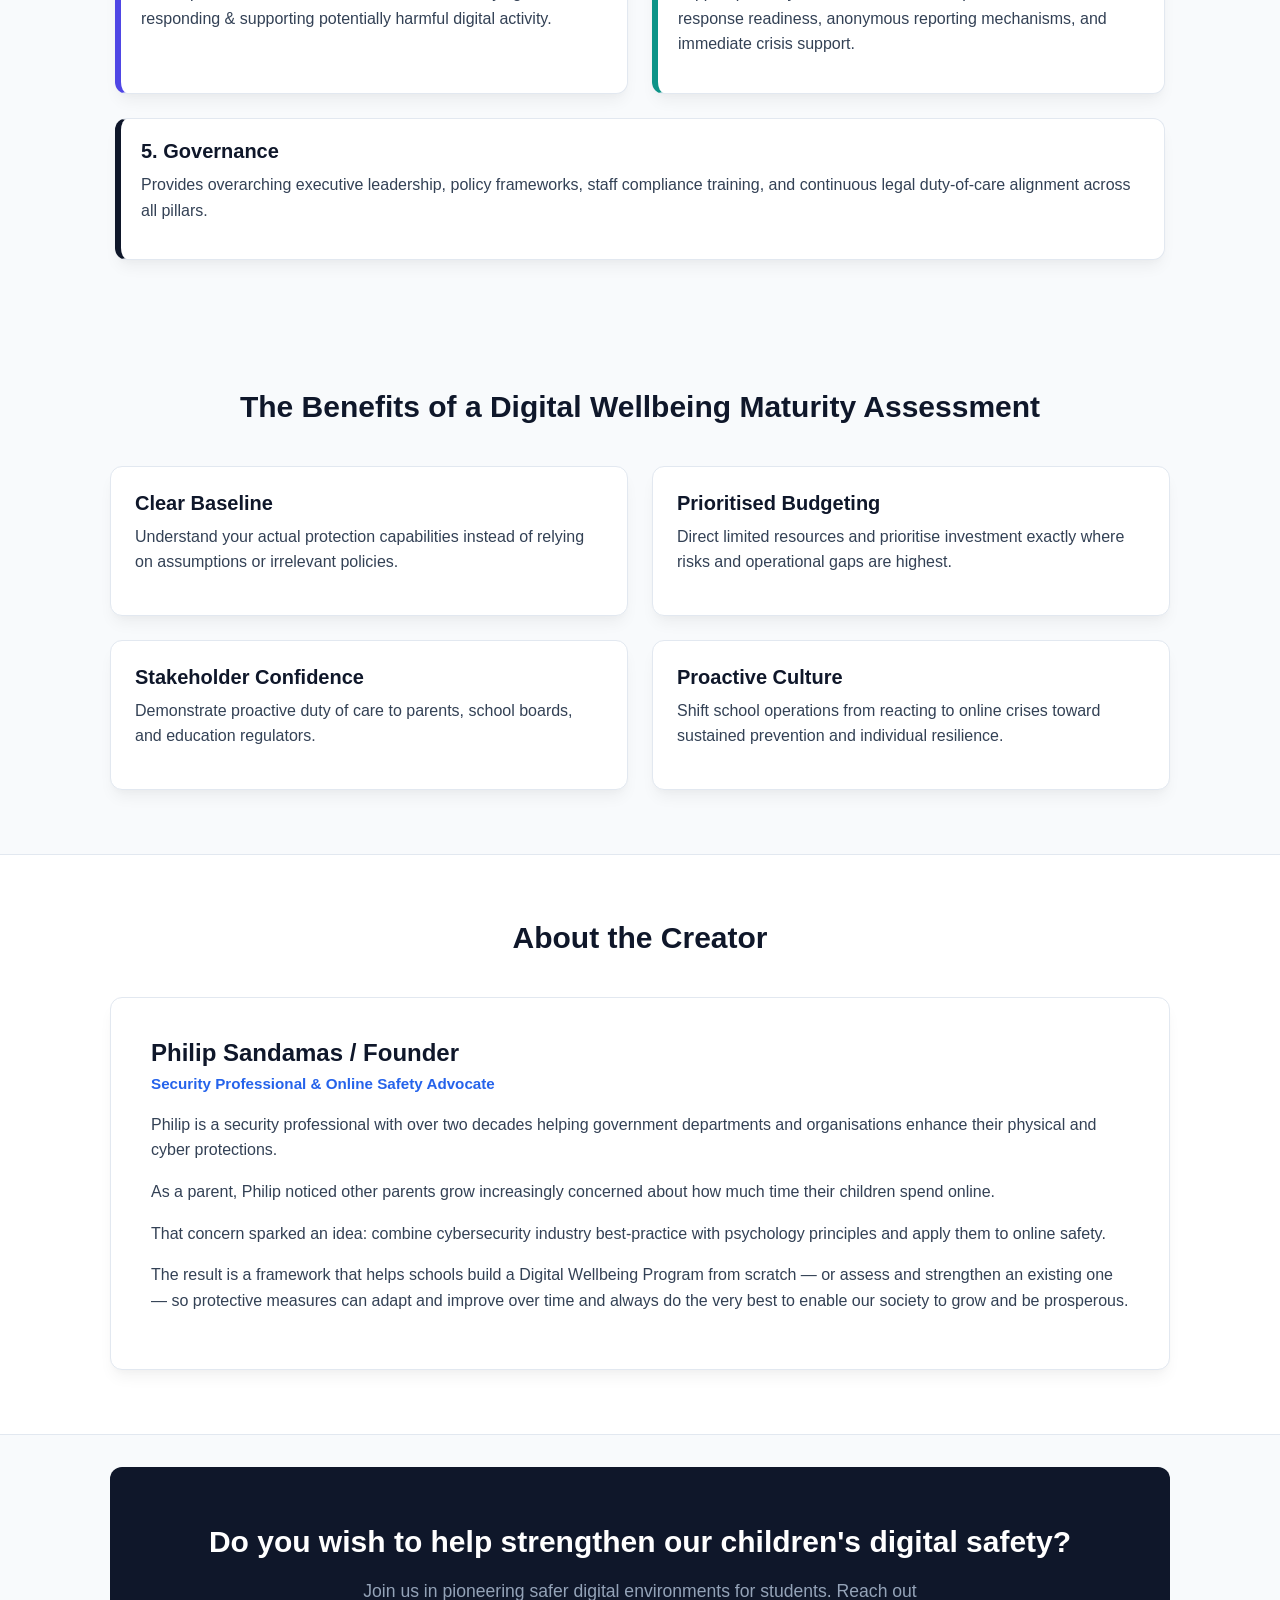
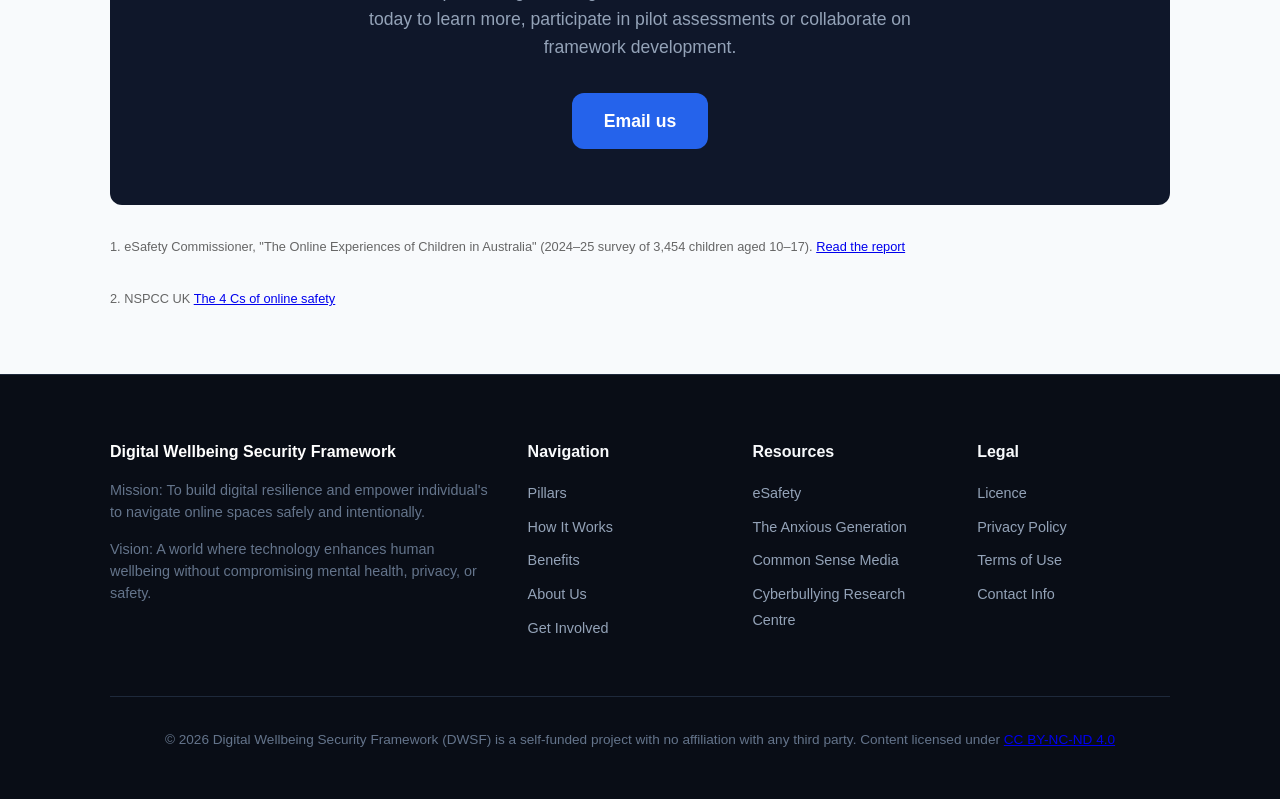
==== commit b5eb1b50: "Update index.html" ====
--- a/index.html
+++ b/index.html
@@ -75,7 +75,7 @@
         <div>
           <div class="stat-number">17%+</div>
           <h3>Cyberbullying continues to increase</h3>
-         p>One in six school-aged children experiences cyberbullying. Since 2018, traditional school bullying has held steady — but cyberbullying keeps climbing, following children's lives further online.</p>
+         <p>One in six school-aged children experiences cyberbullying. Since 2018, traditional school bullying has held steady — but cyberbullying keeps climbing, following children's lives further online.</p>
         </div>
         <p class="stat-source">
           Source: <a href="https://www.who.int/europe/news/item/27-03-2024-one-in-six-school-aged-children-experiences-cyberbullying--finds-new-who-europe-study" target="_blank" rel="noopener noreferrer">World Health Organisation (WHO)</a>
